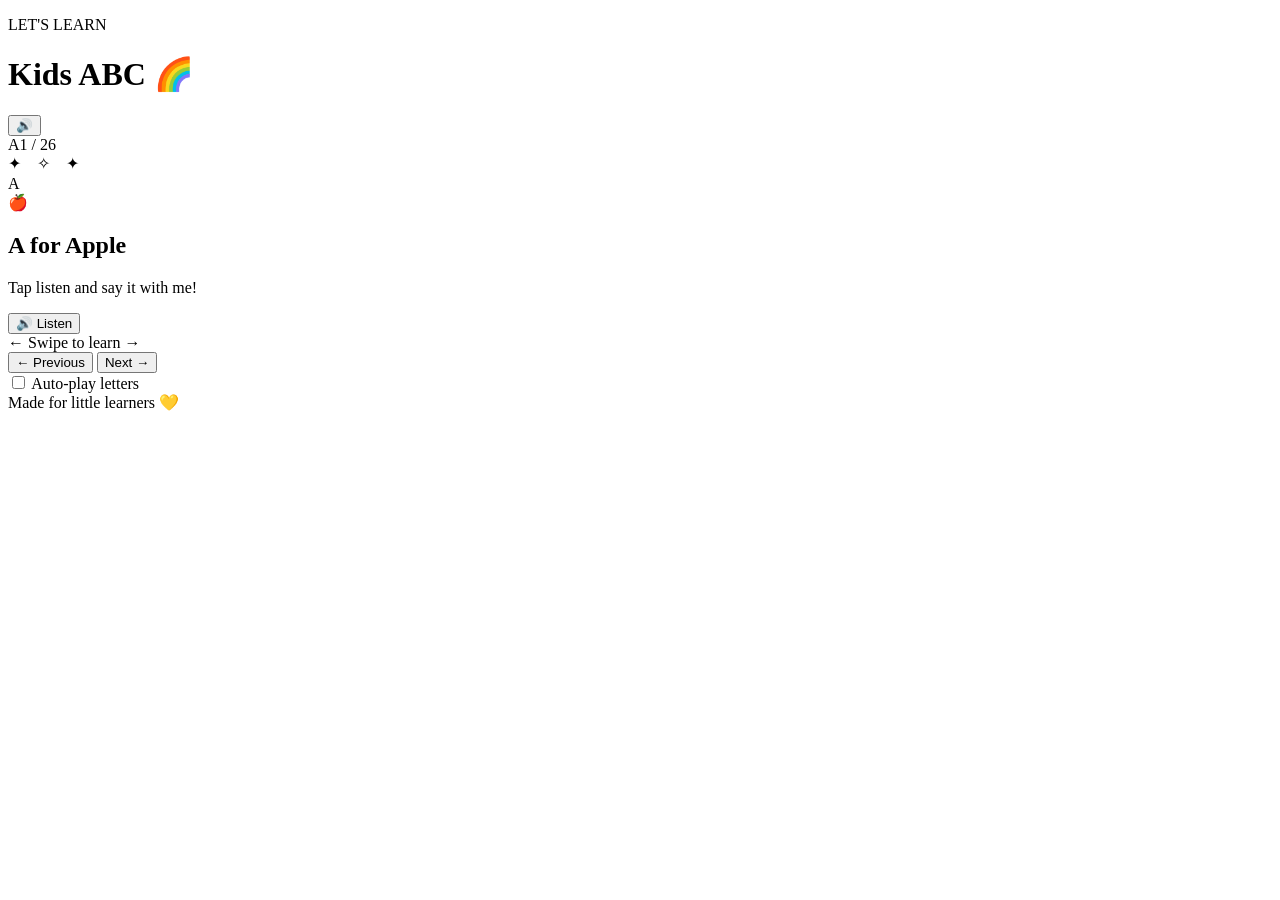
==== index.html @ 9f3b1635 "Create mobile-first Kids ABC learning app" ====
<!doctype html>
<html lang="en">
<head>
  <meta charset="utf-8">
  <meta name="viewport" content="width=device-width, initial-scale=1, viewport-fit=cover">
  <meta name="theme-color" content="#6c5ce7">
  <meta name="description" content="A fun, interactive A to Z alphabet learning app for kids.">
  <title>Kids ABC Learning</title>
  <link rel="stylesheet" href="styles.css">
</head>
<body>
  <main class="app" aria-label="Kids ABC Learning">
    <header class="topbar">
      <div>
        <p class="eyebrow">LET'S LEARN</p>
        <h1>Kids ABC 🌈</h1>
      </div>
      <button id="soundToggle" class="icon-button" type="button" aria-label="Turn sound off" aria-pressed="true">🔊</button>
    </header>

    <section class="progress-wrap" aria-label="Alphabet progress">
      <div class="progress-text"><span id="progressLetter">A</span><span id="progressCount">1 / 26</span></div>
      <div class="progress-track"><div id="progressBar" class="progress-bar"></div></div>
      <nav id="letterNav" class="letter-nav" aria-label="Choose a letter"></nav>
    </section>

    <section id="card" class="learning-card" tabindex="0" aria-live="polite">
      <div id="sparkles" class="sparkles" aria-hidden="true">✦　✧　✦</div>
      <div id="letter" class="big-letter">A</div>
      <div id="visual" class="visual" aria-hidden="true">🍎</div>
      <h2 id="phrase">A for Apple</h2>
      <p id="hint">Tap listen and say it with me!</p>
      <button id="listenButton" class="listen-button" type="button"><span>🔊</span> Listen</button>
    </section>

    <div class="swipe-hint" aria-hidden="true"><span>←</span> Swipe to learn <span>→</span></div>

    <div class="controls">
      <button id="prevButton" class="control-button" type="button" aria-label="Previous letter">← <span>Previous</span></button>
      <button id="nextButton" class="control-button next" type="button" aria-label="Next letter"><span>Next</span> →</button>
    </div>

    <label class="autoplay">
      <input id="autoPlay" type="checkbox">
      <span class="switch" aria-hidden="true"></span>
      <span>Auto-play letters</span>
    </label>

    <footer>Made for little learners 💛</footer>
  </main>
  <script src="script.js"></script>
</body>
</html>
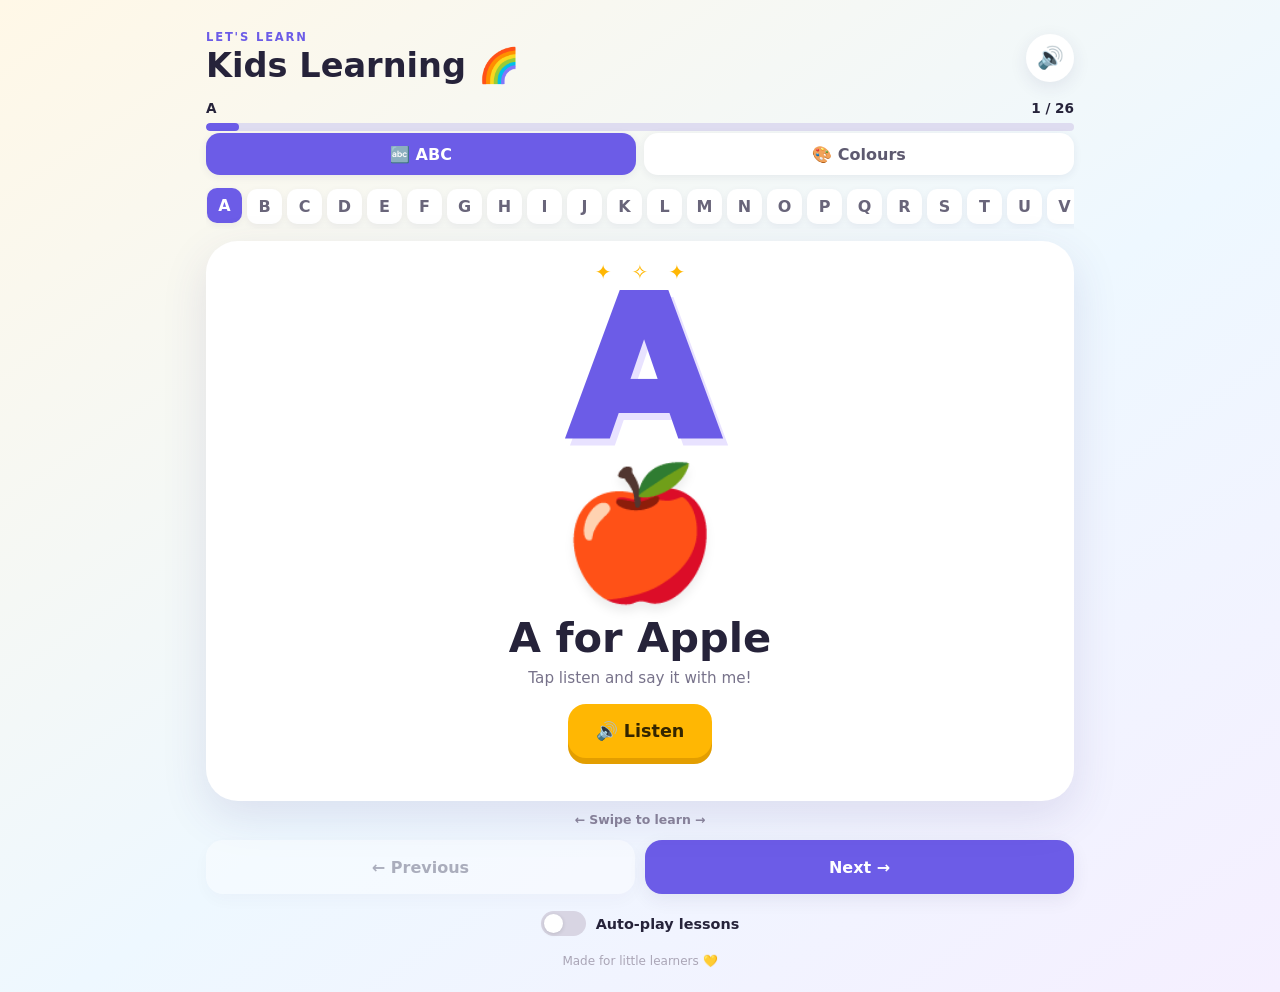
==== commit e4060a76: "Add poems learning section UI" ====
--- a/index.html
+++ b/index.html
@@ -4,24 +4,24 @@
   <meta charset="utf-8">
   <meta name="viewport" content="width=device-width, initial-scale=1, viewport-fit=cover">
   <meta name="theme-color" content="#6c5ce7">
-  <meta name="description" content="A fun, interactive A to Z alphabet learning app for kids.">
-  <title>Kids ABC Learning</title>
+  <meta name="description" content="A fun, interactive alphabet, colours and poems learning app for kids.">
+  <title>Kids Learning 🌈</title>
   <link rel="stylesheet" href="styles.css">
 </head>
 <body>
-  <main class="app" aria-label="Kids ABC Learning">
+  <main class="app" aria-label="Kids Learning">
     <header class="topbar">
       <div>
         <p class="eyebrow">LET'S LEARN</p>
-        <h1>Kids ABC 🌈</h1>
+        <h1>Kids Learning 🌈</h1>
       </div>
       <button id="soundToggle" class="icon-button" type="button" aria-label="Turn sound off" aria-pressed="true">🔊</button>
     </header>
 
-    <section class="progress-wrap" aria-label="Alphabet progress">
+    <section class="progress-wrap" aria-label="Learning progress">
       <div class="progress-text"><span id="progressLetter">A</span><span id="progressCount">1 / 26</span></div>
       <div class="progress-track"><div id="progressBar" class="progress-bar"></div></div>
-      <nav id="letterNav" class="letter-nav" aria-label="Choose a letter"></nav>
+      <nav id="letterNav" class="letter-nav" aria-label="Choose a lesson"></nav>
     </section>
 
     <section id="card" class="learning-card" tabindex="0" aria-live="polite">
@@ -30,20 +30,21 @@
       <div id="visual" class="visual" aria-hidden="true">🍎</div>
       <h2 id="phrase">A for Apple</h2>
       <p id="hint">Tap listen and say it with me!</p>
+      <div id="poemLines" class="poem-lines" aria-label="Poem lines"></div>
       <button id="listenButton" class="listen-button" type="button"><span>🔊</span> Listen</button>
     </section>
 
     <div class="swipe-hint" aria-hidden="true"><span>←</span> Swipe to learn <span>→</span></div>
 
     <div class="controls">
-      <button id="prevButton" class="control-button" type="button" aria-label="Previous letter">← <span>Previous</span></button>
-      <button id="nextButton" class="control-button next" type="button" aria-label="Next letter"><span>Next</span> →</button>
+      <button id="prevButton" class="control-button" type="button" aria-label="Previous lesson">← <span>Previous</span></button>
+      <button id="nextButton" class="control-button next" type="button" aria-label="Next lesson"><span>Next</span> →</button>
     </div>
 
     <label class="autoplay">
       <input id="autoPlay" type="checkbox">
       <span class="switch" aria-hidden="true"></span>
-      <span>Auto-play letters</span>
+      <span id="autoPlayLabel">Auto-play lessons</span>
     </label>
 
     <footer>Made for little learners 💛</footer>
--- a/styles.css
+++ b/styles.css
@@ -0,0 +1 @@
+*{box-sizing:border-box}html,body{margin:0;min-height:100%;font-family:system-ui,-apple-system,BlinkMacSystemFont,"Segoe UI",sans-serif;background:linear-gradient(145deg,#fff8e7,#eef8ff 55%,#f5efff);color:#26233a}body{min-height:100dvh}.app{width:min(100%,900px);margin:auto;padding:18px 16px 24px;display:flex;flex-direction:column;min-height:100dvh}.topbar{display:flex;align-items:center;justify-content:space-between;gap:12px}.eyebrow{font-size:.72rem;font-weight:800;letter-spacing:.16em;margin:0;color:#6c5ce7}.topbar h1{margin:2px 0 0;font-size:clamp(1.5rem,6vw,2.1rem)}.icon-button{border:0;border-radius:50%;width:48px;height:48px;background:#fff;box-shadow:0 5px 18px #30265c18;font-size:1.35rem;cursor:pointer}.progress-wrap{margin:15px 0 12px}.progress-text{display:flex;justify-content:space-between;font-weight:800;font-size:.85rem;margin-bottom:7px}.progress-track{height:8px;border-radius:99px;background:#dedcf0;overflow:hidden}.progress-bar{height:100%;width:10%;border-radius:99px;background:#6c5ce7;transition:width .3s ease}.mode-bar{display:flex;gap:8px;margin:2px 0 6px}.mode-button{flex:1;border:0;border-radius:14px;background:#fff;color:#5e5a70;min-height:42px;font-weight:850;box-shadow:0 2px 8px #30265c12;cursor:pointer}.mode-button.active{background:#6c5ce7;color:#fff}.letter-nav{display:flex;gap:5px;overflow-x:auto;padding:8px 1px 5px;scrollbar-width:none}.letter-nav::-webkit-scrollbar{display:none}.letter-dot{flex:0 0 32px;height:32px;border:0;border-radius:10px;background:#fff;color:#69657a;font-weight:800;cursor:pointer;box-shadow:0 2px 7px #30265c10}.letter-dot.active{background:#6c5ce7;color:#fff;transform:translateY(-1px)}.learning-card{position:relative;overflow:hidden;background:#fff;border-radius:32px;padding:28px 18px 28px;text-align:center;box-shadow:0 15px 45px #45377d20;min-height:500px;display:flex;flex-direction:column;align-items:center;justify-content:center;touch-action:pan-y;user-select:none;outline:none}.learning-card:focus-visible{box-shadow:0 0 0 4px #6c5ce755,0 15px 45px #45377d20}.sparkles{position:absolute;top:18px;left:0;right:0;font-size:1.25rem;color:#ffb703}.big-letter{font-size:clamp(7rem,30vw,12rem);line-height:.82;font-weight:950;color:#6c5ce7;text-shadow:5px 7px 0 #e8e2ff;margin:10px 0}.visual{font-size:clamp(5rem,23vw,8rem);line-height:1;margin:8px 0 16px;filter:drop-shadow(0 7px 5px #00000012)}.learning-card h2{font-size:clamp(1.65rem,7vw,2.6rem);margin:0;font-weight:900}.learning-card p{margin:7px 0 17px;color:#77728a;font-size:.95rem}.listen-button{border:0;border-radius:18px;background:#ffb703;color:#332500;font-weight:900;font-size:1.1rem;padding:14px 28px;min-height:54px;box-shadow:0 6px 0 #e39e00;cursor:pointer}.listen-button:active,.control-button:active{transform:translateY(3px);box-shadow:none}.swipe-hint{text-align:center;color:#89849a;font-size:.78rem;font-weight:700;padding:11px}.controls{display:flex;gap:10px;margin-top:2px}.control-button{flex:1;border:0;border-radius:17px;background:#fff;min-height:54px;font-size:1rem;font-weight:850;color:#45415a;box-shadow:0 6px 18px #30265c13;cursor:pointer}.control-button.next{background:#6c5ce7;color:#fff}.control-button:disabled{opacity:.4;cursor:not-allowed}.autoplay{display:flex;align-items:center;justify-content:center;gap:10px;margin:17px auto 0;font-weight:750;font-size:.9rem;cursor:pointer}.autoplay input{position:absolute;opacity:0}.switch{width:45px;height:25px;background:#d8d5e3;border-radius:99px;position:relative;transition:.2s}.switch:after{content:"";position:absolute;width:19px;height:19px;top:3px;left:3px;background:#fff;border-radius:50%;transition:.2s;box-shadow:0 1px 4px #0002}.autoplay input:checked+.switch{background:#6c5ce7}.autoplay input:checked+.switch:after{transform:translateX(20px)}footer{text-align:center;color:#aaa5b6;font-size:.75rem;margin-top:auto;padding-top:18px}@media(min-width:700px){.app{padding-top:30px}.learning-card{min-height:560px}.letter-dot{flex-basis:35px;height:35px}}@media(prefers-reduced-motion:no-preference){.learning-card.enter-left{animation:enterLeft .28s ease}.learning-card.enter-right{animation:enterRight .28s ease}}@keyframes enterLeft{from{opacity:.3;transform:translateX(-28px)}to{opacity:1;transform:none}}@keyframes enterRight{from{opacity:.3;transform:translateX(28px)}to{opacity:1;transform:none}}button{font:inherit}button:focus-visible{outline:3px solid #ffb703;outline-offset:3px}
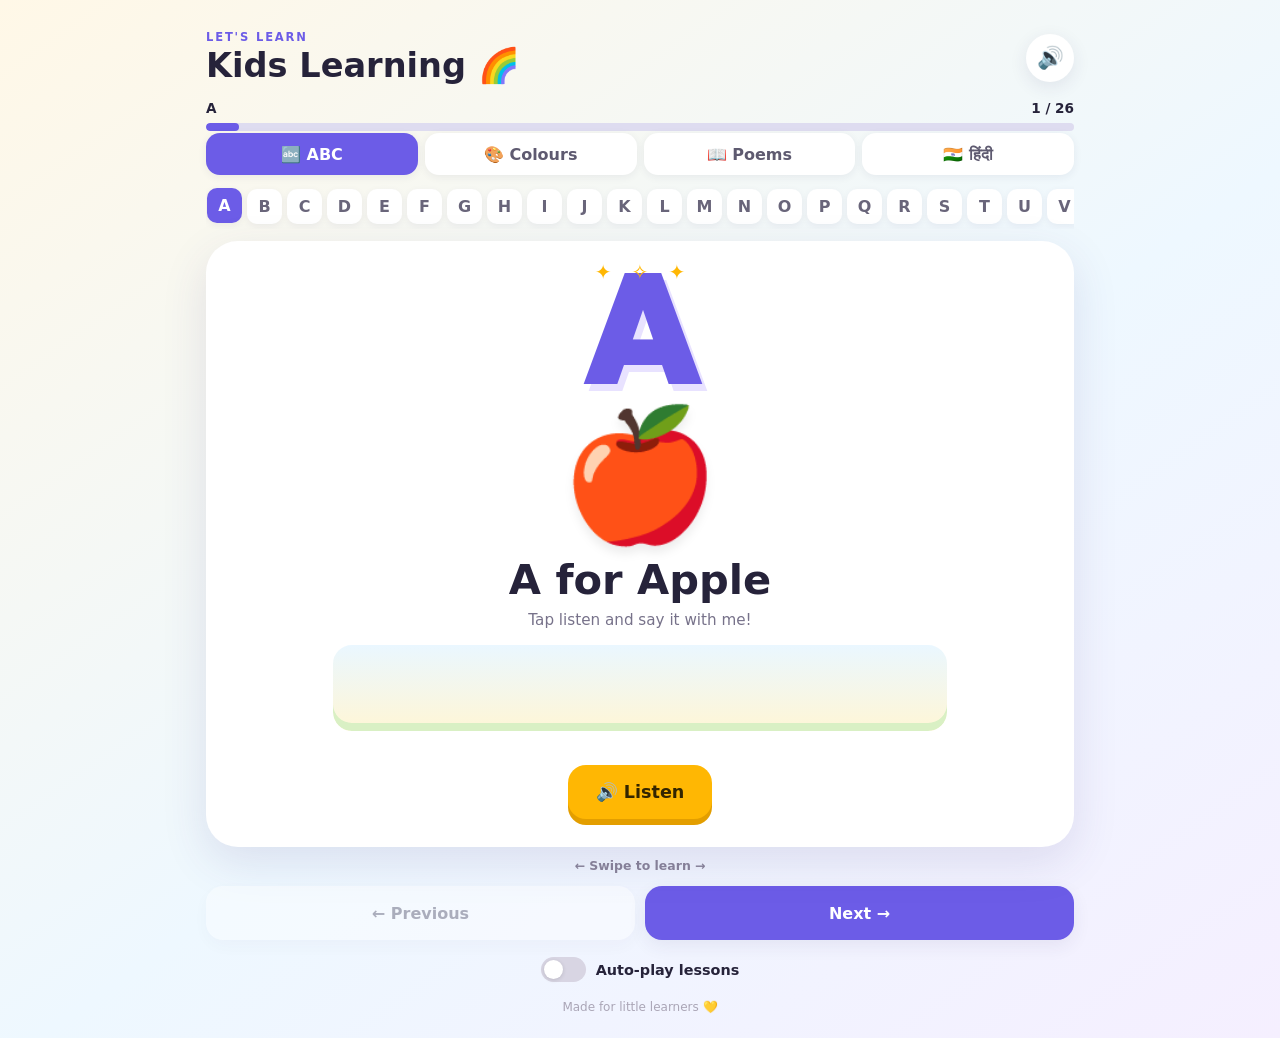
==== commit b4330238: "Add Hindi learning section UI" ====
--- a/index.html
+++ b/index.html
@@ -4,49 +4,37 @@
   <meta charset="utf-8">
   <meta name="viewport" content="width=device-width, initial-scale=1, viewport-fit=cover">
   <meta name="theme-color" content="#6c5ce7">
-  <meta name="description" content="A fun, interactive alphabet, colours and poems learning app for kids.">
+  <meta name="description" content="A fun, interactive alphabet, Hindi alphabet, colours and poems learning app for kids.">
   <title>Kids Learning 🌈</title>
   <link rel="stylesheet" href="styles.css">
 </head>
 <body>
   <main class="app" aria-label="Kids Learning">
     <header class="topbar">
-      <div>
-        <p class="eyebrow">LET'S LEARN</p>
-        <h1>Kids Learning 🌈</h1>
-      </div>
+      <div><p class="eyebrow">LET'S LEARN</p><h1>Kids Learning 🌈</h1></div>
       <button id="soundToggle" class="icon-button" type="button" aria-label="Turn sound off" aria-pressed="true">🔊</button>
     </header>
-
     <section class="progress-wrap" aria-label="Learning progress">
       <div class="progress-text"><span id="progressLetter">A</span><span id="progressCount">1 / 26</span></div>
       <div class="progress-track"><div id="progressBar" class="progress-bar"></div></div>
       <nav id="letterNav" class="letter-nav" aria-label="Choose a lesson"></nav>
     </section>
-
     <section id="card" class="learning-card" tabindex="0" aria-live="polite">
       <div id="sparkles" class="sparkles" aria-hidden="true">✦　✧　✦</div>
       <div id="letter" class="big-letter">A</div>
       <div id="visual" class="visual" aria-hidden="true">🍎</div>
       <h2 id="phrase">A for Apple</h2>
       <p id="hint">Tap listen and say it with me!</p>
-      <div id="poemLines" class="poem-lines" aria-label="Poem lines"></div>
+      <div id="poemScene" class="poem-scene" hidden aria-hidden="true"></div>
+      <div id="poemLines" class="poem-lines" hidden aria-label="Poem lines"></div>
       <button id="listenButton" class="listen-button" type="button"><span>🔊</span> Listen</button>
     </section>
-
     <div class="swipe-hint" aria-hidden="true"><span>←</span> Swipe to learn <span>→</span></div>
-
     <div class="controls">
       <button id="prevButton" class="control-button" type="button" aria-label="Previous lesson">← <span>Previous</span></button>
       <button id="nextButton" class="control-button next" type="button" aria-label="Next lesson"><span>Next</span> →</button>
     </div>
-
-    <label class="autoplay">
-      <input id="autoPlay" type="checkbox">
-      <span class="switch" aria-hidden="true"></span>
-      <span id="autoPlayLabel">Auto-play lessons</span>
-    </label>
-
+    <label class="autoplay"><input id="autoPlay" type="checkbox"><span class="switch" aria-hidden="true"></span><span id="autoPlayLabel">Auto-play lessons</span></label>
     <footer>Made for little learners 💛</footer>
   </main>
   <script src="script.js"></script>
--- a/styles.css
+++ b/styles.css
@@ -1 +1 @@
-*{box-sizing:border-box}html,body{margin:0;min-height:100%;font-family:system-ui,-apple-system,BlinkMacSystemFont,"Segoe UI",sans-serif;background:linear-gradient(145deg,#fff8e7,#eef8ff 55%,#f5efff);color:#26233a}body{min-height:100dvh}.app{width:min(100%,900px);margin:auto;padding:18px 16px 24px;display:flex;flex-direction:column;min-height:100dvh}.topbar{display:flex;align-items:center;justify-content:space-between;gap:12px}.eyebrow{font-size:.72rem;font-weight:800;letter-spacing:.16em;margin:0;color:#6c5ce7}.topbar h1{margin:2px 0 0;font-size:clamp(1.5rem,6vw,2.1rem)}.icon-button{border:0;border-radius:50%;width:48px;height:48px;background:#fff;box-shadow:0 5px 18px #30265c18;font-size:1.35rem;cursor:pointer}.progress-wrap{margin:15px 0 12px}.progress-text{display:flex;justify-content:space-between;font-weight:800;font-size:.85rem;margin-bottom:7px}.progress-track{height:8px;border-radius:99px;background:#dedcf0;overflow:hidden}.progress-bar{height:100%;width:10%;border-radius:99px;background:#6c5ce7;transition:width .3s ease}.mode-bar{display:flex;gap:8px;margin:2px 0 6px}.mode-button{flex:1;border:0;border-radius:14px;background:#fff;color:#5e5a70;min-height:42px;font-weight:850;box-shadow:0 2px 8px #30265c12;cursor:pointer}.mode-button.active{background:#6c5ce7;color:#fff}.letter-nav{display:flex;gap:5px;overflow-x:auto;padding:8px 1px 5px;scrollbar-width:none}.letter-nav::-webkit-scrollbar{display:none}.letter-dot{flex:0 0 32px;height:32px;border:0;border-radius:10px;background:#fff;color:#69657a;font-weight:800;cursor:pointer;box-shadow:0 2px 7px #30265c10}.letter-dot.active{background:#6c5ce7;color:#fff;transform:translateY(-1px)}.learning-card{position:relative;overflow:hidden;background:#fff;border-radius:32px;padding:28px 18px 28px;text-align:center;box-shadow:0 15px 45px #45377d20;min-height:500px;display:flex;flex-direction:column;align-items:center;justify-content:center;touch-action:pan-y;user-select:none;outline:none}.learning-card:focus-visible{box-shadow:0 0 0 4px #6c5ce755,0 15px 45px #45377d20}.sparkles{position:absolute;top:18px;left:0;right:0;font-size:1.25rem;color:#ffb703}.big-letter{font-size:clamp(7rem,30vw,12rem);line-height:.82;font-weight:950;color:#6c5ce7;text-shadow:5px 7px 0 #e8e2ff;margin:10px 0}.visual{font-size:clamp(5rem,23vw,8rem);line-height:1;margin:8px 0 16px;filter:drop-shadow(0 7px 5px #00000012)}.learning-card h2{font-size:clamp(1.65rem,7vw,2.6rem);margin:0;font-weight:900}.learning-card p{margin:7px 0 17px;color:#77728a;font-size:.95rem}.listen-button{border:0;border-radius:18px;background:#ffb703;color:#332500;font-weight:900;font-size:1.1rem;padding:14px 28px;min-height:54px;box-shadow:0 6px 0 #e39e00;cursor:pointer}.listen-button:active,.control-button:active{transform:translateY(3px);box-shadow:none}.swipe-hint{text-align:center;color:#89849a;font-size:.78rem;font-weight:700;padding:11px}.controls{display:flex;gap:10px;margin-top:2px}.control-button{flex:1;border:0;border-radius:17px;background:#fff;min-height:54px;font-size:1rem;font-weight:850;color:#45415a;box-shadow:0 6px 18px #30265c13;cursor:pointer}.control-button.next{background:#6c5ce7;color:#fff}.control-button:disabled{opacity:.4;cursor:not-allowed}.autoplay{display:flex;align-items:center;justify-content:center;gap:10px;margin:17px auto 0;font-weight:750;font-size:.9rem;cursor:pointer}.autoplay input{position:absolute;opacity:0}.switch{width:45px;height:25px;background:#d8d5e3;border-radius:99px;position:relative;transition:.2s}.switch:after{content:"";position:absolute;width:19px;height:19px;top:3px;left:3px;background:#fff;border-radius:50%;transition:.2s;box-shadow:0 1px 4px #0002}.autoplay input:checked+.switch{background:#6c5ce7}.autoplay input:checked+.switch:after{transform:translateX(20px)}footer{text-align:center;color:#aaa5b6;font-size:.75rem;margin-top:auto;padding-top:18px}@media(min-width:700px){.app{padding-top:30px}.learning-card{min-height:560px}.letter-dot{flex-basis:35px;height:35px}}@media(prefers-reduced-motion:no-preference){.learning-card.enter-left{animation:enterLeft .28s ease}.learning-card.enter-right{animation:enterRight .28s ease}}@keyframes enterLeft{from{opacity:.3;transform:translateX(-28px)}to{opacity:1;transform:none}}@keyframes enterRight{from{opacity:.3;transform:translateX(28px)}to{opacity:1;transform:none}}button{font:inherit}button:focus-visible{outline:3px solid #ffb703;outline-offset:3px}+*{box-sizing:border-box}html,body{margin:0;min-height:100%;font-family:system-ui,-apple-system,BlinkMacSystemFont,"Segoe UI",sans-serif;background:linear-gradient(145deg,#fff8e7,#eef8ff 55%,#f5efff);color:#26233a}body{min-height:100dvh}.app{width:min(100%,900px);margin:auto;padding:18px 16px 24px;display:flex;flex-direction:column;min-height:100dvh}.topbar{display:flex;align-items:center;justify-content:space-between;gap:12px}.eyebrow{font-size:.72rem;font-weight:800;letter-spacing:.16em;margin:0;color:#6c5ce7}.topbar h1{margin:2px 0 0;font-size:clamp(1.5rem,6vw,2.1rem)}.icon-button{border:0;border-radius:50%;width:48px;height:48px;background:#fff;box-shadow:0 5px 18px #30265c18;font-size:1.35rem;cursor:pointer}.progress-wrap{margin:15px 0 12px}.progress-text{display:flex;justify-content:space-between;font-weight:800;font-size:.85rem;margin-bottom:7px}.progress-track{height:8px;border-radius:99px;background:#dedcf0;overflow:hidden}.progress-bar{height:100%;width:10%;border-radius:99px;background:#6c5ce7;transition:width .3s ease}.mode-bar{display:flex;gap:7px;margin:2px 0 6px}.mode-button{flex:1;border:0;border-radius:14px;background:#fff;color:#5e5a70;min-height:42px;padding:5px 8px;font-weight:850;box-shadow:0 2px 8px #30265c12;cursor:pointer}.mode-button.active{background:#6c5ce7;color:#fff}.letter-nav{display:flex;gap:5px;overflow-x:auto;padding:8px 1px 5px;scrollbar-width:none}.letter-nav::-webkit-scrollbar{display:none}.letter-dot{flex:0 0 32px;height:32px;border:0;border-radius:10px;background:#fff;color:#69657a;font-weight:800;cursor:pointer;box-shadow:0 2px 7px #30265c10}.letter-dot.active{background:#6c5ce7;color:#fff;transform:translateY(-1px)}.learning-card{position:relative;overflow:hidden;background:#fff;border-radius:32px;padding:24px 18px 28px;text-align:center;box-shadow:0 15px 45px #45377d20;min-height:500px;display:flex;flex-direction:column;align-items:center;justify-content:center;touch-action:pan-y;user-select:none;outline:none}.learning-card:focus-visible{box-shadow:0 0 0 4px #6c5ce755,0 15px 45px #45377d20}.sparkles{position:absolute;top:18px;left:0;right:0;font-size:1.25rem;color:#ffb703}.big-letter{font-size:clamp(5rem,22vw,9rem);line-height:.82;font-weight:950;color:#6c5ce7;text-shadow:5px 7px 0 #e8e2ff;margin:10px 0}.visual{font-size:clamp(5rem,23vw,8rem);line-height:1;margin:8px 0 16px;filter:drop-shadow(0 7px 5px #00000012)}.learning-card h2{font-size:clamp(1.65rem,7vw,2.6rem);margin:0;font-weight:900}.learning-card p{margin:7px 0 17px;color:#77728a;font-size:.95rem}.poem-scene{width:min(100%,620px);height:92px;margin:-4px 0 12px;border-radius:22px;background:linear-gradient(180deg,#eaf7ff,#fff6d6);display:flex;align-items:center;justify-content:space-around;overflow:hidden;border:3px solid #fff;box-shadow:inset 0 -8px 0 #d9f0c4}.poem-scene span{font-size:clamp(2rem,9vw,4rem);display:inline-block;animation:sceneFloat 1.8s ease-in-out infinite;animation-delay:calc(var(--i)*.16s);transform-origin:center}.poem-lines{width:min(100%,650px);margin:2px 0 17px;display:grid;gap:7px}.poem-line{padding:7px 9px;border-radius:13px;background:#fff8d9;font-size:clamp(.95rem,4vw,1.15rem);font-weight:750;line-height:1.3;animation:poemLine .45s ease both}.listen-button{border:0;border-radius:18px;background:#ffb703;color:#332500;font-weight:900;font-size:1.1rem;padding:14px 28px;min-height:54px;box-shadow:0 6px 0 #e39e00;cursor:pointer}.listen-button:active,.control-button:active{transform:translateY(3px);box-shadow:none}.swipe-hint{text-align:center;color:#89849a;font-size:.78rem;font-weight:700;padding:11px}.controls{display:flex;gap:10px;margin-top:2px}.control-button{flex:1;border:0;border-radius:17px;background:#fff;min-height:54px;font-size:1rem;font-weight:850;color:#45415a;box-shadow:0 6px 18px #30265c13;cursor:pointer}.control-button.next{background:#6c5ce7;color:#fff}.control-button:disabled{opacity:.4;cursor:not-allowed}.autoplay{display:flex;align-items:center;justify-content:center;gap:10px;margin:17px auto 0;font-weight:750;font-size:.9rem;cursor:pointer}.autoplay input{position:absolute;opacity:0}.switch{width:45px;height:25px;background:#d8d5e3;border-radius:99px;position:relative;transition:.2s}.switch:after{content:"";position:absolute;width:19px;height:19px;top:3px;left:3px;background:#fff;border-radius:50%;transition:.2s;box-shadow:0 1px 4px #0002}.autoplay input:checked+.switch{background:#6c5ce7}.autoplay input:checked+.switch:after{transform:translateX(20px)}footer{text-align:center;color:#aaa5b6;font-size:.75rem;margin-top:auto;padding-top:18px}@media(min-width:700px){.app{padding-top:30px}.learning-card{min-height:560px}.letter-dot{flex-basis:35px;height:35px}}@media(max-width:430px){.mode-button{font-size:.78rem}.poem-line{padding:6px 7px}.learning-card{min-height:510px}.poem-scene{height:78px}}@media(prefers-reduced-motion:no-preference){.learning-card.enter-left{animation:enterLeft .28s ease}.learning-card.enter-right{animation:enterRight .28s ease}.poem-line{animation:poemLine .45s ease both}}@keyframes enterLeft{from{opacity:.3;transform:translateX(-28px)}to{opacity:1;transform:none}}@keyframes enterRight{from{opacity:.3;transform:translateX(28px)}to{opacity:1;transform:none}}@keyframes poemLine{from{opacity:0;transform:translateY(8px)}to{opacity:1;transform:none}}@keyframes sceneFloat{0%,100%{transform:translateY(3px) rotate(-2deg) scale(1)}50%{transform:translateY(-8px) rotate(3deg) scale(1.08)}}button{font:inherit}button:focus-visible{outline:3px solid #ffb703;outline-offset:3px}
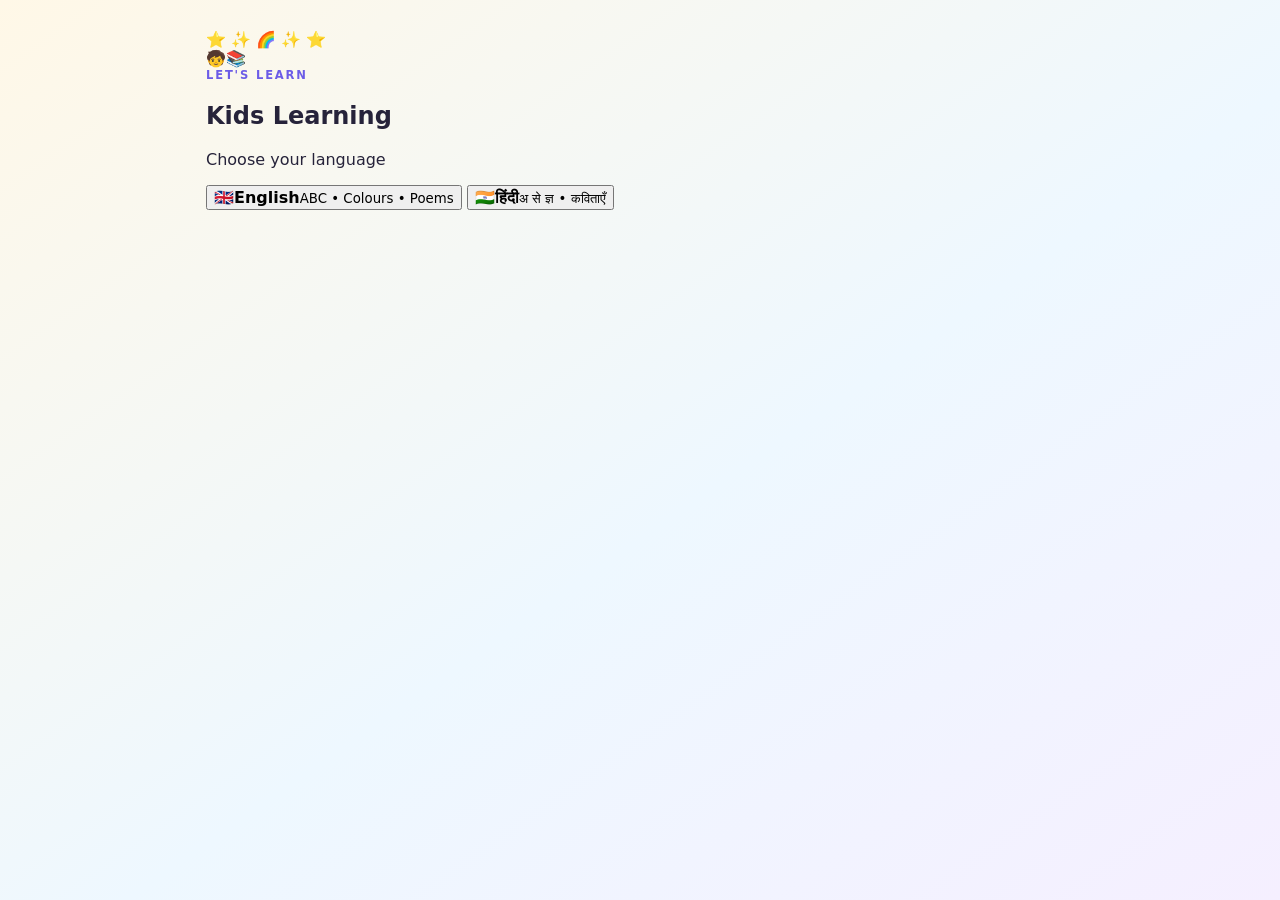
==== commit 03ee6185: "Add language selection home for English and Hindi" ====
--- a/index.html
+++ b/index.html
@@ -4,38 +4,49 @@
   <meta charset="utf-8">
   <meta name="viewport" content="width=device-width, initial-scale=1, viewport-fit=cover">
   <meta name="theme-color" content="#6c5ce7">
-  <meta name="description" content="A fun, interactive alphabet, Hindi alphabet, colours and poems learning app for kids.">
+  <meta name="description" content="Fun English and Hindi learning cards, colours and poems for kids.">
   <title>Kids Learning 🌈</title>
   <link rel="stylesheet" href="styles.css">
 </head>
 <body>
   <main class="app" aria-label="Kids Learning">
-    <header class="topbar">
-      <div><p class="eyebrow">LET'S LEARN</p><h1>Kids Learning 🌈</h1></div>
-      <button id="soundToggle" class="icon-button" type="button" aria-label="Turn sound off" aria-pressed="true">🔊</button>
-    </header>
-    <section class="progress-wrap" aria-label="Learning progress">
-      <div class="progress-text"><span id="progressLetter">A</span><span id="progressCount">1 / 26</span></div>
-      <div class="progress-track"><div id="progressBar" class="progress-bar"></div></div>
-      <nav id="letterNav" class="letter-nav" aria-label="Choose a lesson"></nav>
+    <section id="languageHome" class="language-home">
+      <div class="home-stars" aria-hidden="true">⭐ ✨ 🌈 ✨ ⭐</div>
+      <div class="home-icon">🧒📚</div>
+      <p class="eyebrow">LET'S LEARN</p>
+      <h1>Kids Learning</h1>
+      <p class="home-subtitle">Choose your language</p>
+      <div class="language-buttons">
+        <button id="englishButton" class="language-button english" type="button"><span>🇬🇧</span><strong>English</strong><small>ABC • Colours • Poems</small></button>
+        <button id="hindiButton" class="language-button hindi" type="button"><span>🇮🇳</span><strong>हिंदी</strong><small>अ से ज्ञ • कविताएँ</small></button>
+      </div>
     </section>
-    <section id="card" class="learning-card" tabindex="0" aria-live="polite">
-      <div id="sparkles" class="sparkles" aria-hidden="true">✦　✧　✦</div>
-      <div id="letter" class="big-letter">A</div>
-      <div id="visual" class="visual" aria-hidden="true">🍎</div>
-      <h2 id="phrase">A for Apple</h2>
-      <p id="hint">Tap listen and say it with me!</p>
-      <div id="poemScene" class="poem-scene" hidden aria-hidden="true"></div>
-      <div id="poemLines" class="poem-lines" hidden aria-label="Poem lines"></div>
-      <button id="listenButton" class="listen-button" type="button"><span>🔊</span> Listen</button>
+
+    <section id="learningHome" hidden>
+      <header class="topbar">
+        <div><p class="eyebrow">LET'S LEARN</p><h1 id="pageTitle">Kids Learning 🌈</h1></div>
+        <div class="top-actions"><button id="homeButton" class="home-button" type="button" aria-label="Back to language selection">⌂</button><button id="soundToggle" class="icon-button" type="button" aria-label="Turn sound off" aria-pressed="true">🔊</button></div>
+      </header>
+      <section class="progress-wrap" aria-label="Learning progress">
+        <div class="progress-text"><span id="progressLetter">A</span><span id="progressCount">1 / 26</span></div>
+        <div class="progress-track"><div id="progressBar" class="progress-bar"></div></div>
+        <nav id="letterNav" class="letter-nav" aria-label="Choose a lesson"></nav>
+      </section>
+      <section id="card" class="learning-card" tabindex="0" aria-live="polite">
+        <div id="sparkles" class="sparkles" aria-hidden="true">✦　✧　✦</div>
+        <div id="letter" class="big-letter">A</div>
+        <div id="visual" class="visual" aria-hidden="true">🍎</div>
+        <h2 id="phrase">A for Apple</h2>
+        <p id="hint">Tap listen and say it with me!</p>
+        <div id="poemScene" class="poem-scene" hidden aria-hidden="true"></div>
+        <div id="poemLines" class="poem-lines" hidden aria-label="Poem lines"></div>
+        <button id="listenButton" class="listen-button" type="button"><span>🔊</span> Listen</button>
+      </section>
+      <div class="swipe-hint" aria-hidden="true"><span>←</span> Swipe to learn <span>→</span></div>
+      <div class="controls"><button id="prevButton" class="control-button" type="button" aria-label="Previous lesson">← <span>Previous</span></button><button id="nextButton" class="control-button next" type="button" aria-label="Next lesson"><span>Next</span> →</button></div>
+      <label class="autoplay"><input id="autoPlay" type="checkbox"><span class="switch" aria-hidden="true"></span><span id="autoPlayLabel">Auto-play lessons</span></label>
+      <footer>Made for little learners 💛</footer>
     </section>
-    <div class="swipe-hint" aria-hidden="true"><span>←</span> Swipe to learn <span>→</span></div>
-    <div class="controls">
-      <button id="prevButton" class="control-button" type="button" aria-label="Previous lesson">← <span>Previous</span></button>
-      <button id="nextButton" class="control-button next" type="button" aria-label="Next lesson"><span>Next</span> →</button>
-    </div>
-    <label class="autoplay"><input id="autoPlay" type="checkbox"><span class="switch" aria-hidden="true"></span><span id="autoPlayLabel">Auto-play lessons</span></label>
-    <footer>Made for little learners 💛</footer>
   </main>
   <script src="script.js"></script>
 </body>
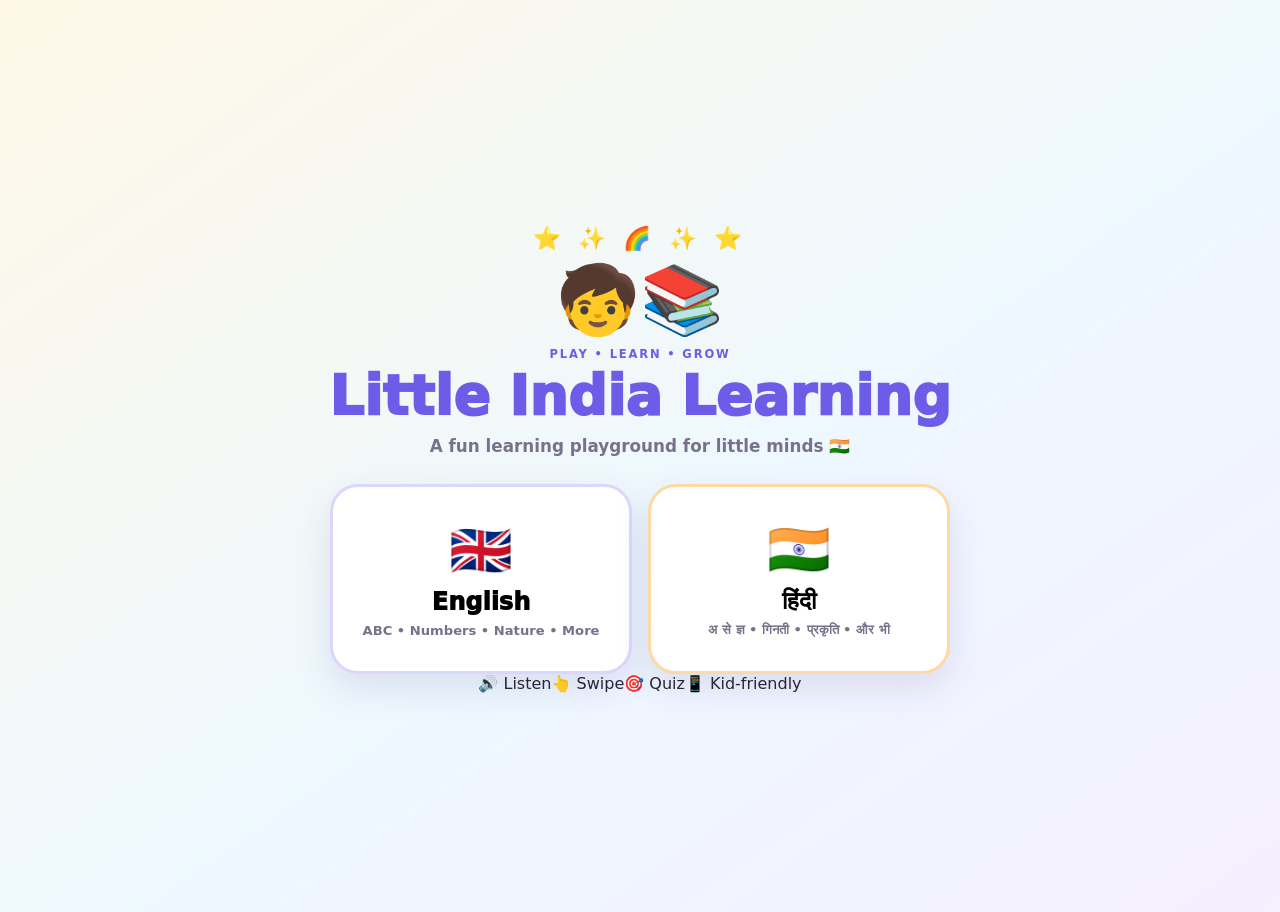
==== commit 4a1032a5: "Redesign kids learning home and add Indian learning sections" ====
--- a/index.html
+++ b/index.html
@@ -1,53 +1,6 @@
 <!doctype html>
 <html lang="en">
-<head>
-  <meta charset="utf-8">
-  <meta name="viewport" content="width=device-width, initial-scale=1, viewport-fit=cover">
-  <meta name="theme-color" content="#6c5ce7">
-  <meta name="description" content="Fun English and Hindi learning cards, colours and poems for kids.">
-  <title>Kids Learning 🌈</title>
-  <link rel="stylesheet" href="styles.css">
-</head>
-<body>
-  <main class="app" aria-label="Kids Learning">
-    <section id="languageHome" class="language-home">
-      <div class="home-stars" aria-hidden="true">⭐ ✨ 🌈 ✨ ⭐</div>
-      <div class="home-icon">🧒📚</div>
-      <p class="eyebrow">LET'S LEARN</p>
-      <h1>Kids Learning</h1>
-      <p class="home-subtitle">Choose your language</p>
-      <div class="language-buttons">
-        <button id="englishButton" class="language-button english" type="button"><span>🇬🇧</span><strong>English</strong><small>ABC • Colours • Poems</small></button>
-        <button id="hindiButton" class="language-button hindi" type="button"><span>🇮🇳</span><strong>हिंदी</strong><small>अ से ज्ञ • कविताएँ</small></button>
-      </div>
-    </section>
-
-    <section id="learningHome" hidden>
-      <header class="topbar">
-        <div><p class="eyebrow">LET'S LEARN</p><h1 id="pageTitle">Kids Learning 🌈</h1></div>
-        <div class="top-actions"><button id="homeButton" class="home-button" type="button" aria-label="Back to language selection">⌂</button><button id="soundToggle" class="icon-button" type="button" aria-label="Turn sound off" aria-pressed="true">🔊</button></div>
-      </header>
-      <section class="progress-wrap" aria-label="Learning progress">
-        <div class="progress-text"><span id="progressLetter">A</span><span id="progressCount">1 / 26</span></div>
-        <div class="progress-track"><div id="progressBar" class="progress-bar"></div></div>
-        <nav id="letterNav" class="letter-nav" aria-label="Choose a lesson"></nav>
-      </section>
-      <section id="card" class="learning-card" tabindex="0" aria-live="polite">
-        <div id="sparkles" class="sparkles" aria-hidden="true">✦　✧　✦</div>
-        <div id="letter" class="big-letter">A</div>
-        <div id="visual" class="visual" aria-hidden="true">🍎</div>
-        <h2 id="phrase">A for Apple</h2>
-        <p id="hint">Tap listen and say it with me!</p>
-        <div id="poemScene" class="poem-scene" hidden aria-hidden="true"></div>
-        <div id="poemLines" class="poem-lines" hidden aria-label="Poem lines"></div>
-        <button id="listenButton" class="listen-button" type="button"><span>🔊</span> Listen</button>
-      </section>
-      <div class="swipe-hint" aria-hidden="true"><span>←</span> Swipe to learn <span>→</span></div>
-      <div class="controls"><button id="prevButton" class="control-button" type="button" aria-label="Previous lesson">← <span>Previous</span></button><button id="nextButton" class="control-button next" type="button" aria-label="Next lesson"><span>Next</span> →</button></div>
-      <label class="autoplay"><input id="autoPlay" type="checkbox"><span class="switch" aria-hidden="true"></span><span id="autoPlayLabel">Auto-play lessons</span></label>
-      <footer>Made for little learners 💛</footer>
-    </section>
-  </main>
-  <script src="script.js"></script>
-</body>
-</html>
+<head><meta charset="utf-8"><meta name="viewport" content="width=device-width,initial-scale=1,viewport-fit=cover"><meta name="theme-color" content="#6c5ce7"><meta name="description" content="Little India Learning: a fun English and Hindi learning playground for kids."><title>Little India Learning 🌈</title><link rel="stylesheet" href="styles.css"></head>
+<body><main class="app">
+<section id="languageHome" class="language-home"><div class="home-stars">⭐ ✨ 🌈 ✨ ⭐</div><div class="home-icon">🧒📚</div><p class="eyebrow">PLAY • LEARN • GROW</p><h1>Little India Learning</h1><p class="home-subtitle">A fun learning playground for little minds 🇮🇳</p><div class="language-buttons"><button id="englishButton" class="language-button english"><span>🇬🇧</span><strong>English</strong><small>ABC • Numbers • Nature • More</small></button><button id="hindiButton" class="language-button hindi"><span>🇮🇳</span><strong>हिंदी</strong><small>अ से ज्ञ • गिनती • प्रकृति • और भी</small></button></div><div class="home-features"><span>🔊 Listen</span><span>👆 Swipe</span><span>🎯 Quiz</span><span>📱 Kid-friendly</span></div></section>
+<section id="learningHome" hidden><header class="topbar"><div><p class="eyebrow">PLAY • LEARN • GROW</p><h1 id="pageTitle">English Learning 🇬🇧</h1></div><div class="top-actions"><button id="homeButton" class="home-button" aria-label="Back to language selection">⌂</button><button id="soundToggle" class="icon-button" aria-label="Turn sound off" aria-pressed="true">🔊</button></div></header><div id="categoryBar" class="category-bar" aria-label="Learning sections"></div><section class="progress-wrap"><div class="progress-text"><span id="progressLetter">A</span><span id="progressCount">1 / 26</span></div><div class="progress-track"><div id="progressBar" class="progress-bar"></div></div><nav id="letterNav" class="letter-nav" aria-label="Choose a lesson"></nav></section><section id="card" class="learning-card" tabindex="0" aria-live="polite"><div id="sparkles" class="sparkles">✦　✧　✦</div><div id="letter" class="big-letter">A</div><div id="visual" class="visual">🍎</div><h2 id="phrase">A for Apple</h2><p id="hint">Tap listen and say it with me!</p><div id="poemScene" class="poem-scene" hidden></div><div id="poemLines" class="poem-lines" hidden></div><div id="quizBox" class="quiz-box" hidden></div><button id="listenButton" class="listen-button"><span>🔊</span> Listen</button></section><div class="swipe-hint">← Swipe to learn →</div><div class="controls"><button id="prevButton" class="control-button">← <span>Previous</span></button><button id="nextButton" class="control-button next"><span>Next</span> →</button></div><label class="autoplay"><input id="autoPlay" type="checkbox"><span class="switch"></span><span id="autoPlayLabel">Auto-play lessons</span></label><footer>Made with ❤️ for little learners in India 🇮🇳</footer></section></main><script src="script.js"></script></body></html>
--- a/styles.css
+++ b/styles.css
@@ -1 +1 @@
-*{box-sizing:border-box}html,body{margin:0;min-height:100%;font-family:system-ui,-apple-system,BlinkMacSystemFont,"Segoe UI",sans-serif;background:linear-gradient(145deg,#fff8e7,#eef8ff 55%,#f5efff);color:#26233a}body{min-height:100dvh}.app{width:min(100%,900px);margin:auto;padding:18px 16px 24px;display:flex;flex-direction:column;min-height:100dvh}.topbar{display:flex;align-items:center;justify-content:space-between;gap:12px}.eyebrow{font-size:.72rem;font-weight:800;letter-spacing:.16em;margin:0;color:#6c5ce7}.topbar h1{margin:2px 0 0;font-size:clamp(1.5rem,6vw,2.1rem)}.icon-button{border:0;border-radius:50%;width:48px;height:48px;background:#fff;box-shadow:0 5px 18px #30265c18;font-size:1.35rem;cursor:pointer}.progress-wrap{margin:15px 0 12px}.progress-text{display:flex;justify-content:space-between;font-weight:800;font-size:.85rem;margin-bottom:7px}.progress-track{height:8px;border-radius:99px;background:#dedcf0;overflow:hidden}.progress-bar{height:100%;width:10%;border-radius:99px;background:#6c5ce7;transition:width .3s ease}.mode-bar{display:flex;gap:7px;margin:2px 0 6px}.mode-button{flex:1;border:0;border-radius:14px;background:#fff;color:#5e5a70;min-height:42px;padding:5px 8px;font-weight:850;box-shadow:0 2px 8px #30265c12;cursor:pointer}.mode-button.active{background:#6c5ce7;color:#fff}.letter-nav{display:flex;gap:5px;overflow-x:auto;padding:8px 1px 5px;scrollbar-width:none}.letter-nav::-webkit-scrollbar{display:none}.letter-dot{flex:0 0 32px;height:32px;border:0;border-radius:10px;background:#fff;color:#69657a;font-weight:800;cursor:pointer;box-shadow:0 2px 7px #30265c10}.letter-dot.active{background:#6c5ce7;color:#fff;transform:translateY(-1px)}.learning-card{position:relative;overflow:hidden;background:#fff;border-radius:32px;padding:24px 18px 28px;text-align:center;box-shadow:0 15px 45px #45377d20;min-height:500px;display:flex;flex-direction:column;align-items:center;justify-content:center;touch-action:pan-y;user-select:none;outline:none}.learning-card:focus-visible{box-shadow:0 0 0 4px #6c5ce755,0 15px 45px #45377d20}.sparkles{position:absolute;top:18px;left:0;right:0;font-size:1.25rem;color:#ffb703}.big-letter{font-size:clamp(5rem,22vw,9rem);line-height:.82;font-weight:950;color:#6c5ce7;text-shadow:5px 7px 0 #e8e2ff;margin:10px 0}.visual{font-size:clamp(5rem,23vw,8rem);line-height:1;margin:8px 0 16px;filter:drop-shadow(0 7px 5px #00000012)}.learning-card h2{font-size:clamp(1.65rem,7vw,2.6rem);margin:0;font-weight:900}.learning-card p{margin:7px 0 17px;color:#77728a;font-size:.95rem}.poem-scene{width:min(100%,620px);height:92px;margin:-4px 0 12px;border-radius:22px;background:linear-gradient(180deg,#eaf7ff,#fff6d6);display:flex;align-items:center;justify-content:space-around;overflow:hidden;border:3px solid #fff;box-shadow:inset 0 -8px 0 #d9f0c4}.poem-scene span{font-size:clamp(2rem,9vw,4rem);display:inline-block;animation:sceneFloat 1.8s ease-in-out infinite;animation-delay:calc(var(--i)*.16s);transform-origin:center}.poem-lines{width:min(100%,650px);margin:2px 0 17px;display:grid;gap:7px}.poem-line{padding:7px 9px;border-radius:13px;background:#fff8d9;font-size:clamp(.95rem,4vw,1.15rem);font-weight:750;line-height:1.3;animation:poemLine .45s ease both}.listen-button{border:0;border-radius:18px;background:#ffb703;color:#332500;font-weight:900;font-size:1.1rem;padding:14px 28px;min-height:54px;box-shadow:0 6px 0 #e39e00;cursor:pointer}.listen-button:active,.control-button:active{transform:translateY(3px);box-shadow:none}.swipe-hint{text-align:center;color:#89849a;font-size:.78rem;font-weight:700;padding:11px}.controls{display:flex;gap:10px;margin-top:2px}.control-button{flex:1;border:0;border-radius:17px;background:#fff;min-height:54px;font-size:1rem;font-weight:850;color:#45415a;box-shadow:0 6px 18px #30265c13;cursor:pointer}.control-button.next{background:#6c5ce7;color:#fff}.control-button:disabled{opacity:.4;cursor:not-allowed}.autoplay{display:flex;align-items:center;justify-content:center;gap:10px;margin:17px auto 0;font-weight:750;font-size:.9rem;cursor:pointer}.autoplay input{position:absolute;opacity:0}.switch{width:45px;height:25px;background:#d8d5e3;border-radius:99px;position:relative;transition:.2s}.switch:after{content:"";position:absolute;width:19px;height:19px;top:3px;left:3px;background:#fff;border-radius:50%;transition:.2s;box-shadow:0 1px 4px #0002}.autoplay input:checked+.switch{background:#6c5ce7}.autoplay input:checked+.switch:after{transform:translateX(20px)}footer{text-align:center;color:#aaa5b6;font-size:.75rem;margin-top:auto;padding-top:18px}@media(min-width:700px){.app{padding-top:30px}.learning-card{min-height:560px}.letter-dot{flex-basis:35px;height:35px}}@media(max-width:430px){.mode-button{font-size:.78rem}.poem-line{padding:6px 7px}.learning-card{min-height:510px}.poem-scene{height:78px}}@media(prefers-reduced-motion:no-preference){.learning-card.enter-left{animation:enterLeft .28s ease}.learning-card.enter-right{animation:enterRight .28s ease}.poem-line{animation:poemLine .45s ease both}}@keyframes enterLeft{from{opacity:.3;transform:translateX(-28px)}to{opacity:1;transform:none}}@keyframes enterRight{from{opacity:.3;transform:translateX(28px)}to{opacity:1;transform:none}}@keyframes poemLine{from{opacity:0;transform:translateY(8px)}to{opacity:1;transform:none}}@keyframes sceneFloat{0%,100%{transform:translateY(3px) rotate(-2deg) scale(1)}50%{transform:translateY(-8px) rotate(3deg) scale(1.08)}}button{font:inherit}button:focus-visible{outline:3px solid #ffb703;outline-offset:3px}+*{box-sizing:border-box}html,body{margin:0;min-height:100%;font-family:system-ui,-apple-system,BlinkMacSystemFont,"Segoe UI",sans-serif;background:linear-gradient(145deg,#fff8e7,#eef8ff 55%,#f5efff);color:#26233a}body{min-height:100dvh}.app{width:min(100%,900px);margin:auto;padding:18px 16px 24px;display:flex;flex-direction:column;min-height:100dvh}.language-home{min-height:calc(100dvh - 42px);display:flex;flex-direction:column;align-items:center;justify-content:center;text-align:center;padding:25px 8px}.home-stars{font-size:1.4rem;letter-spacing:5px;margin-bottom:15px;animation:homeFloat 2.5s ease-in-out infinite}.home-icon{font-size:4.2rem;line-height:1;margin-bottom:12px}.language-home h1{font-size:clamp(2rem,9vw,3.4rem);margin:4px 0 8px;color:#6c5ce7;font-weight:950}.home-subtitle{font-size:1.05rem;color:#77728a;font-weight:700;margin:0 0 28px}.language-buttons{width:min(100%,620px);display:grid;grid-template-columns:1fr 1fr;gap:16px}.language-button{border:0;border-radius:28px;min-height:190px;padding:20px 12px;background:#fff;box-shadow:0 14px 35px #45377d20;cursor:pointer;display:flex;flex-direction:column;align-items:center;justify-content:center;gap:7px;transition:transform .2s,box-shadow .2s}.language-button:hover{transform:translateY(-4px);box-shadow:0 18px 42px #45377d28}.language-button:active{transform:translateY(2px)}.language-button>span{font-size:3.2rem}.language-button strong{font-size:1.5rem;font-weight:950}.language-button small{font-size:.82rem;color:#77728a;font-weight:700}.language-button.english{border:3px solid #dcd6ff}.language-button.hindi{border:3px solid #ffd9a3}.topbar{display:flex;align-items:center;justify-content:space-between;gap:12px}.top-actions{display:flex;gap:8px}.eyebrow{font-size:.72rem;font-weight:800;letter-spacing:.16em;margin:0;color:#6c5ce7}.topbar h1{margin:2px 0 0;font-size:clamp(1.5rem,6vw,2.1rem)}.icon-button,.home-button{border:0;border-radius:50%;width:46px;height:46px;background:#fff;box-shadow:0 5px 18px #30265c18;font-size:1.3rem;cursor:pointer}.progress-wrap{margin:15px 0 12px}.progress-text{display:flex;justify-content:space-between;font-weight:800;font-size:.85rem;margin-bottom:7px}.progress-track{height:8px;border-radius:99px;background:#dedcf0;overflow:hidden}.progress-bar{height:100%;width:10%;border-radius:99px;background:#6c5ce7;transition:width .3s ease}.mode-bar{display:flex;gap:7px;margin:2px 0 6px}.mode-button{flex:1;border:0;border-radius:14px;background:#fff;color:#5e5a70;min-height:42px;padding:5px 8px;font-weight:850;box-shadow:0 2px 8px #30265c12;cursor:pointer}.mode-button.active{background:#6c5ce7;color:#fff}.letter-nav{display:flex;gap:5px;overflow-x:auto;padding:8px 1px 5px;scrollbar-width:none}.letter-nav::-webkit-scrollbar{display:none}.letter-dot{flex:0 0 32px;height:32px;border:0;border-radius:10px;background:#fff;color:#69657a;font-weight:800;cursor:pointer;box-shadow:0 2px 7px #30265c10}.letter-dot.active{background:#6c5ce7;color:#fff;transform:translateY(-1px)}.learning-card{position:relative;overflow:hidden;background:#fff;border-radius:32px;padding:24px 18px 28px;text-align:center;box-shadow:0 15px 45px #45377d20;min-height:500px;display:flex;flex-direction:column;align-items:center;justify-content:center;touch-action:pan-y;user-select:none;outline:none}.learning-card:focus-visible{box-shadow:0 0 0 4px #6c5ce755,0 15px 45px #45377d20}.sparkles{position:absolute;top:18px;left:0;right:0;font-size:1.25rem;color:#ffb703}.big-letter{font-size:clamp(5rem,22vw,9rem);line-height:.82;font-weight:950;color:#6c5ce7;text-shadow:5px 7px 0 #e8e2ff;margin:10px 0}.visual{font-size:clamp(5rem,23vw,8rem);line-height:1;margin:8px 0 16px;filter:drop-shadow(0 7px 5px #00000012)}.learning-card h2{font-size:clamp(1.65rem,7vw,2.6rem);margin:0;font-weight:900}.learning-card p{margin:7px 0 17px;color:#77728a;font-size:.95rem}.poem-scene{width:min(100%,620px);height:92px;margin:-4px 0 12px;border-radius:22px;background:linear-gradient(180deg,#eaf7ff,#fff6d6);display:flex;align-items:center;justify-content:space-around;overflow:hidden;border:3px solid #fff;box-shadow:inset 0 -8px 0 #d9f0c4}.poem-scene span{font-size:clamp(2rem,9vw,4rem);display:inline-block;animation:sceneFloat 1.8s ease-in-out infinite;animation-delay:calc(var(--i)*.16s);transform-origin:center}.poem-lines{width:min(100%,650px);margin:2px 0 17px;display:grid;gap:7px}.poem-line{padding:7px 9px;border-radius:13px;background:#fff8d9;font-size:clamp(.95rem,4vw,1.15rem);font-weight:750;line-height:1.3;animation:poemLine .45s ease both}.listen-button{border:0;border-radius:18px;background:#ffb703;color:#332500;font-weight:900;font-size:1.1rem;padding:14px 28px;min-height:54px;box-shadow:0 6px 0 #e39e00;cursor:pointer}.listen-button:active,.control-button:active{transform:translateY(3px);box-shadow:none}.swipe-hint{text-align:center;color:#89849a;font-size:.78rem;font-weight:700;padding:11px}.controls{display:flex;gap:10px;margin-top:2px}.control-button{flex:1;border:0;border-radius:17px;background:#fff;min-height:54px;font-size:1rem;font-weight:850;color:#45415a;box-shadow:0 6px 18px #30265c13;cursor:pointer}.control-button.next{background:#6c5ce7;color:#fff}.control-button:disabled{opacity:.4;cursor:not-allowed}.autoplay{display:flex;align-items:center;justify-content:center;gap:10px;margin:17px auto 0;font-weight:750;font-size:.9rem;cursor:pointer}.autoplay input{position:absolute;opacity:0}.switch{width:45px;height:25px;background:#d8d5e3;border-radius:99px;position:relative;transition:.2s}.switch:after{content:"";position:absolute;width:19px;height:19px;top:3px;left:3px;background:#fff;border-radius:50%;transition:.2s;box-shadow:0 1px 4px #0002}.autoplay input:checked+.switch{background:#6c5ce7}.autoplay input:checked+.switch:after{transform:translateX(20px)}footer{text-align:center;color:#aaa5b6;font-size:.75rem;margin-top:auto;padding-top:18px}@media(min-width:700px){.app{padding-top:30px}.learning-card{min-height:560px}.letter-dot{flex-basis:35px;height:35px}}@media(max-width:500px){.language-buttons{grid-template-columns:1fr;gap:12px}.language-button{min-height:145px;flex-direction:row;flex-wrap:wrap;align-content:center}.language-button>span{font-size:2.5rem}.language-button strong{font-size:1.3rem}.language-button small{width:100%}.mode-button{font-size:.76rem}.learning-card{min-height:510px}.poem-scene{height:78px}.poem-line{padding:6px 7px}}@media(prefers-reduced-motion:no-preference){.learning-card.enter-left{animation:enterLeft .28s ease}.learning-card.enter-right{animation:enterRight .28s ease}.poem-line{animation:poemLine .45s ease both}}@keyframes enterLeft{from{opacity:.3;transform:translateX(-28px)}to{opacity:1;transform:none}}@keyframes enterRight{from{opacity:.3;transform:translateX(28px)}to{opacity:1;transform:none}}@keyframes poemLine{from{opacity:0;transform:translateY(8px)}to{opacity:1;transform:none}}@keyframes sceneFloat{0%,100%{transform:translateY(3px) rotate(-2deg) scale(1)}50%{transform:translateY(-8px) rotate(3deg) scale(1.08)}}@keyframes homeFloat{0%,100%{transform:translateY(0)}50%{transform:translateY(-6px)}}button{font:inherit}button:focus-visible{outline:3px solid #ffb703;outline-offset:3px}
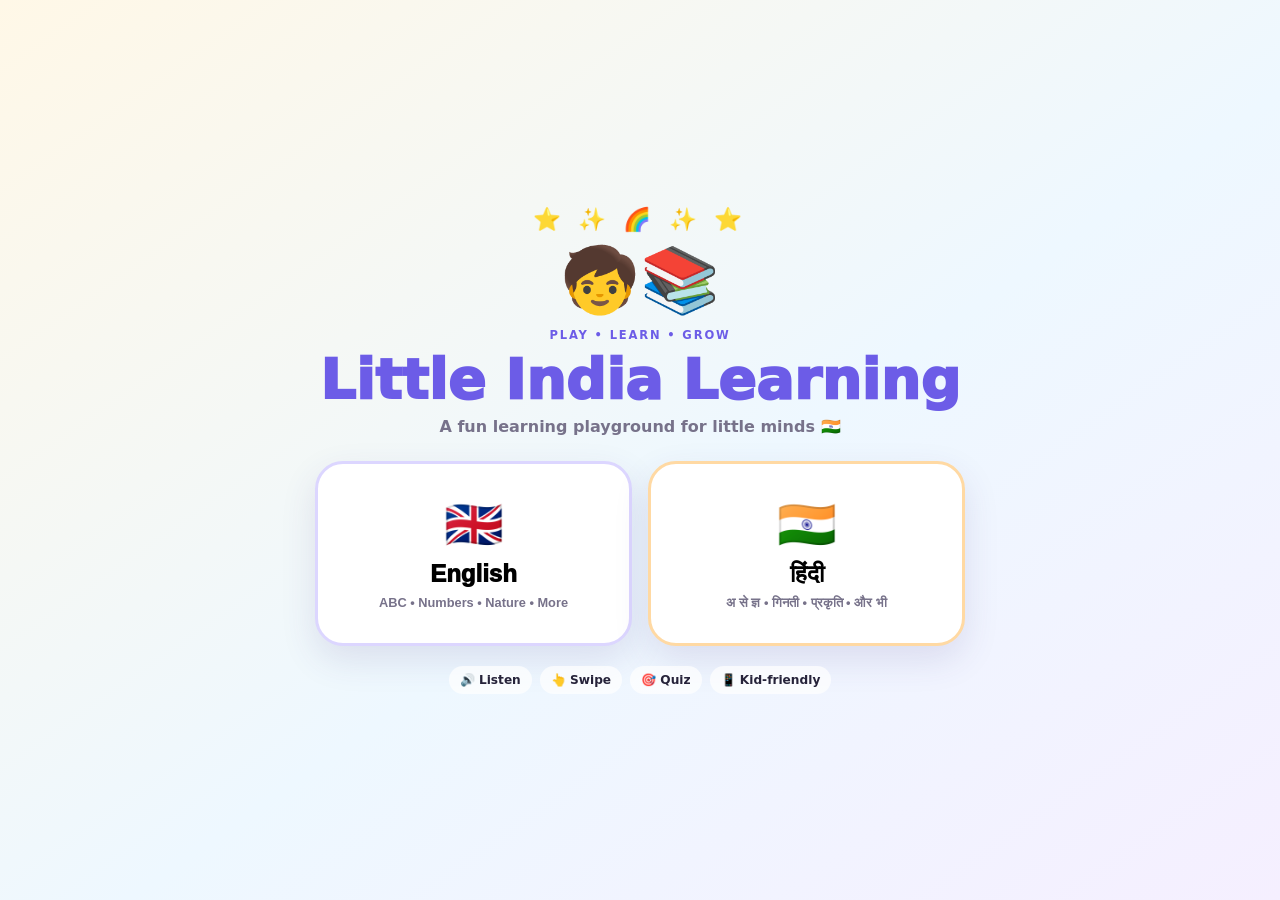
==== commit 685a8987: "Bust browser cache for fixed learning script" ====
--- a/index.html
+++ b/index.html
@@ -1,6 +1,6 @@
 <!doctype html>
 <html lang="en">
-<head><meta charset="utf-8"><meta name="viewport" content="width=device-width,initial-scale=1,viewport-fit=cover"><meta name="theme-color" content="#6c5ce7"><meta name="description" content="Little India Learning: a fun English and Hindi learning playground for kids."><title>Little India Learning 🌈</title><link rel="stylesheet" href="styles.css"></head>
+<head><meta charset="utf-8"><meta name="viewport" content="width=device-width,initial-scale=1,viewport-fit=cover"><meta name="theme-color" content="#6c5ce7"><meta name="description" content="Little India Learning: a fun English and Hindi learning playground for kids."><title>Little India Learning 🌈</title><link rel="stylesheet" href="styles.css?v=3"></head>
 <body><main class="app">
-<section id="languageHome" class="language-home"><div class="home-stars">⭐ ✨ 🌈 ✨ ⭐</div><div class="home-icon">🧒📚</div><p class="eyebrow">PLAY • LEARN • GROW</p><h1>Little India Learning</h1><p class="home-subtitle">A fun learning playground for little minds 🇮🇳</p><div class="language-buttons"><button id="englishButton" class="language-button english"><span>🇬🇧</span><strong>English</strong><small>ABC • Numbers • Nature • More</small></button><button id="hindiButton" class="language-button hindi"><span>🇮🇳</span><strong>हिंदी</strong><small>अ से ज्ञ • गिनती • प्रकृति • और भी</small></button></div><div class="home-features"><span>🔊 Listen</span><span>👆 Swipe</span><span>🎯 Quiz</span><span>📱 Kid-friendly</span></div></section>
-<section id="learningHome" hidden><header class="topbar"><div><p class="eyebrow">PLAY • LEARN • GROW</p><h1 id="pageTitle">English Learning 🇬🇧</h1></div><div class="top-actions"><button id="homeButton" class="home-button" aria-label="Back to language selection">⌂</button><button id="soundToggle" class="icon-button" aria-label="Turn sound off" aria-pressed="true">🔊</button></div></header><div id="categoryBar" class="category-bar" aria-label="Learning sections"></div><section class="progress-wrap"><div class="progress-text"><span id="progressLetter">A</span><span id="progressCount">1 / 26</span></div><div class="progress-track"><div id="progressBar" class="progress-bar"></div></div><nav id="letterNav" class="letter-nav" aria-label="Choose a lesson"></nav></section><section id="card" class="learning-card" tabindex="0" aria-live="polite"><div id="sparkles" class="sparkles">✦　✧　✦</div><div id="letter" class="big-letter">A</div><div id="visual" class="visual">🍎</div><h2 id="phrase">A for Apple</h2><p id="hint">Tap listen and say it with me!</p><div id="poemScene" class="poem-scene" hidden></div><div id="poemLines" class="poem-lines" hidden></div><div id="quizBox" class="quiz-box" hidden></div><button id="listenButton" class="listen-button"><span>🔊</span> Listen</button></section><div class="swipe-hint">← Swipe to learn →</div><div class="controls"><button id="prevButton" class="control-button">← <span>Previous</span></button><button id="nextButton" class="control-button next"><span>Next</span> →</button></div><label class="autoplay"><input id="autoPlay" type="checkbox"><span class="switch"></span><span id="autoPlayLabel">Auto-play lessons</span></label><footer>Made with ❤️ for little learners in India 🇮🇳</footer></section></main><script src="script.js"></script></body></html>+<section id="languageHome" class="language-home"><div class="home-stars">⭐ ✨ 🌈 ✨ ⭐</div><div class="home-icon">🧒📚</div><p class="eyebrow">PLAY • LEARN • GROW</p><h1>Little India Learning</h1><p class="home-subtitle">A fun learning playground for little minds 🇮🇳</p><div class="language-buttons"><button id="englishButton" class="language-button english" type="button"><span>🇬🇧</span><strong>English</strong><small>ABC • Numbers • Nature • More</small></button><button id="hindiButton" class="language-button hindi" type="button"><span>🇮🇳</span><strong>हिंदी</strong><small>अ से ज्ञ • गिनती • प्रकृति • और भी</small></button></div><div class="home-features"><span>🔊 Listen</span><span>👆 Swipe</span><span>🎯 Quiz</span><span>📱 Kid-friendly</span></div></section>
+<section id="learningHome" hidden><header class="topbar"><div><p class="eyebrow">PLAY • LEARN • GROW</p><h1 id="pageTitle">English Learning 🇬🇧</h1></div><div class="top-actions"><button id="homeButton" class="home-button" type="button" aria-label="Back to language selection">⌂</button><button id="soundToggle" class="icon-button" type="button" aria-label="Turn sound off" aria-pressed="true">🔊</button></div></header><div id="categoryBar" class="category-bar" aria-label="Learning sections"></div><section class="progress-wrap"><div class="progress-text"><span id="progressLetter">A</span><span id="progressCount">1 / 26</span></div><div class="progress-track"><div id="progressBar" class="progress-bar"></div></div><nav id="letterNav" class="letter-nav" aria-label="Choose a lesson"></nav></section><section id="card" class="learning-card" tabindex="0" aria-live="polite"><div id="sparkles" class="sparkles">✦　✧　✦</div><div id="letter" class="big-letter">A</div><div id="visual" class="visual">🍎</div><h2 id="phrase">A for Apple</h2><p id="hint">Tap listen and say it with me!</p><div id="poemScene" class="poem-scene" hidden></div><div id="poemLines" class="poem-lines" hidden></div><div id="quizBox" class="quiz-box" hidden></div><button id="listenButton" class="listen-button" type="button"><span>🔊</span> Listen</button></section><div class="swipe-hint">← Swipe to learn →</div><div class="controls"><button id="prevButton" class="control-button" type="button">← <span>Previous</span></button><button id="nextButton" class="control-button next" type="button"><span>Next</span> →</button></div><label class="autoplay"><input id="autoPlay" type="checkbox"><span class="switch"></span><span id="autoPlayLabel">Auto-play lessons</span></label><footer>Made with ❤️ for little learners in India 🇮🇳</footer></section></main><script src="script.js?v=3" defer></script></body></html>
--- a/styles.css
+++ b/styles.css
@@ -1 +1 @@
-*{box-sizing:border-box}html,body{margin:0;min-height:100%;font-family:system-ui,-apple-system,BlinkMacSystemFont,"Segoe UI",sans-serif;background:linear-gradient(145deg,#fff8e7,#eef8ff 55%,#f5efff);color:#26233a}body{min-height:100dvh}.app{width:min(100%,900px);margin:auto;padding:18px 16px 24px;display:flex;flex-direction:column;min-height:100dvh}.language-home{min-height:calc(100dvh - 42px);display:flex;flex-direction:column;align-items:center;justify-content:center;text-align:center;padding:25px 8px}.home-stars{font-size:1.4rem;letter-spacing:5px;margin-bottom:15px;animation:homeFloat 2.5s ease-in-out infinite}.home-icon{font-size:4.2rem;line-height:1;margin-bottom:12px}.language-home h1{font-size:clamp(2rem,9vw,3.4rem);margin:4px 0 8px;color:#6c5ce7;font-weight:950}.home-subtitle{font-size:1.05rem;color:#77728a;font-weight:700;margin:0 0 28px}.language-buttons{width:min(100%,620px);display:grid;grid-template-columns:1fr 1fr;gap:16px}.language-button{border:0;border-radius:28px;min-height:190px;padding:20px 12px;background:#fff;box-shadow:0 14px 35px #45377d20;cursor:pointer;display:flex;flex-direction:column;align-items:center;justify-content:center;gap:7px;transition:transform .2s,box-shadow .2s}.language-button:hover{transform:translateY(-4px);box-shadow:0 18px 42px #45377d28}.language-button:active{transform:translateY(2px)}.language-button>span{font-size:3.2rem}.language-button strong{font-size:1.5rem;font-weight:950}.language-button small{font-size:.82rem;color:#77728a;font-weight:700}.language-button.english{border:3px solid #dcd6ff}.language-button.hindi{border:3px solid #ffd9a3}.topbar{display:flex;align-items:center;justify-content:space-between;gap:12px}.top-actions{display:flex;gap:8px}.eyebrow{font-size:.72rem;font-weight:800;letter-spacing:.16em;margin:0;color:#6c5ce7}.topbar h1{margin:2px 0 0;font-size:clamp(1.5rem,6vw,2.1rem)}.icon-button,.home-button{border:0;border-radius:50%;width:46px;height:46px;background:#fff;box-shadow:0 5px 18px #30265c18;font-size:1.3rem;cursor:pointer}.progress-wrap{margin:15px 0 12px}.progress-text{display:flex;justify-content:space-between;font-weight:800;font-size:.85rem;margin-bottom:7px}.progress-track{height:8px;border-radius:99px;background:#dedcf0;overflow:hidden}.progress-bar{height:100%;width:10%;border-radius:99px;background:#6c5ce7;transition:width .3s ease}.mode-bar{display:flex;gap:7px;margin:2px 0 6px}.mode-button{flex:1;border:0;border-radius:14px;background:#fff;color:#5e5a70;min-height:42px;padding:5px 8px;font-weight:850;box-shadow:0 2px 8px #30265c12;cursor:pointer}.mode-button.active{background:#6c5ce7;color:#fff}.letter-nav{display:flex;gap:5px;overflow-x:auto;padding:8px 1px 5px;scrollbar-width:none}.letter-nav::-webkit-scrollbar{display:none}.letter-dot{flex:0 0 32px;height:32px;border:0;border-radius:10px;background:#fff;color:#69657a;font-weight:800;cursor:pointer;box-shadow:0 2px 7px #30265c10}.letter-dot.active{background:#6c5ce7;color:#fff;transform:translateY(-1px)}.learning-card{position:relative;overflow:hidden;background:#fff;border-radius:32px;padding:24px 18px 28px;text-align:center;box-shadow:0 15px 45px #45377d20;min-height:500px;display:flex;flex-direction:column;align-items:center;justify-content:center;touch-action:pan-y;user-select:none;outline:none}.learning-card:focus-visible{box-shadow:0 0 0 4px #6c5ce755,0 15px 45px #45377d20}.sparkles{position:absolute;top:18px;left:0;right:0;font-size:1.25rem;color:#ffb703}.big-letter{font-size:clamp(5rem,22vw,9rem);line-height:.82;font-weight:950;color:#6c5ce7;text-shadow:5px 7px 0 #e8e2ff;margin:10px 0}.visual{font-size:clamp(5rem,23vw,8rem);line-height:1;margin:8px 0 16px;filter:drop-shadow(0 7px 5px #00000012)}.learning-card h2{font-size:clamp(1.65rem,7vw,2.6rem);margin:0;font-weight:900}.learning-card p{margin:7px 0 17px;color:#77728a;font-size:.95rem}.poem-scene{width:min(100%,620px);height:92px;margin:-4px 0 12px;border-radius:22px;background:linear-gradient(180deg,#eaf7ff,#fff6d6);display:flex;align-items:center;justify-content:space-around;overflow:hidden;border:3px solid #fff;box-shadow:inset 0 -8px 0 #d9f0c4}.poem-scene span{font-size:clamp(2rem,9vw,4rem);display:inline-block;animation:sceneFloat 1.8s ease-in-out infinite;animation-delay:calc(var(--i)*.16s);transform-origin:center}.poem-lines{width:min(100%,650px);margin:2px 0 17px;display:grid;gap:7px}.poem-line{padding:7px 9px;border-radius:13px;background:#fff8d9;font-size:clamp(.95rem,4vw,1.15rem);font-weight:750;line-height:1.3;animation:poemLine .45s ease both}.listen-button{border:0;border-radius:18px;background:#ffb703;color:#332500;font-weight:900;font-size:1.1rem;padding:14px 28px;min-height:54px;box-shadow:0 6px 0 #e39e00;cursor:pointer}.listen-button:active,.control-button:active{transform:translateY(3px);box-shadow:none}.swipe-hint{text-align:center;color:#89849a;font-size:.78rem;font-weight:700;padding:11px}.controls{display:flex;gap:10px;margin-top:2px}.control-button{flex:1;border:0;border-radius:17px;background:#fff;min-height:54px;font-size:1rem;font-weight:850;color:#45415a;box-shadow:0 6px 18px #30265c13;cursor:pointer}.control-button.next{background:#6c5ce7;color:#fff}.control-button:disabled{opacity:.4;cursor:not-allowed}.autoplay{display:flex;align-items:center;justify-content:center;gap:10px;margin:17px auto 0;font-weight:750;font-size:.9rem;cursor:pointer}.autoplay input{position:absolute;opacity:0}.switch{width:45px;height:25px;background:#d8d5e3;border-radius:99px;position:relative;transition:.2s}.switch:after{content:"";position:absolute;width:19px;height:19px;top:3px;left:3px;background:#fff;border-radius:50%;transition:.2s;box-shadow:0 1px 4px #0002}.autoplay input:checked+.switch{background:#6c5ce7}.autoplay input:checked+.switch:after{transform:translateX(20px)}footer{text-align:center;color:#aaa5b6;font-size:.75rem;margin-top:auto;padding-top:18px}@media(min-width:700px){.app{padding-top:30px}.learning-card{min-height:560px}.letter-dot{flex-basis:35px;height:35px}}@media(max-width:500px){.language-buttons{grid-template-columns:1fr;gap:12px}.language-button{min-height:145px;flex-direction:row;flex-wrap:wrap;align-content:center}.language-button>span{font-size:2.5rem}.language-button strong{font-size:1.3rem}.language-button small{width:100%}.mode-button{font-size:.76rem}.learning-card{min-height:510px}.poem-scene{height:78px}.poem-line{padding:6px 7px}}@media(prefers-reduced-motion:no-preference){.learning-card.enter-left{animation:enterLeft .28s ease}.learning-card.enter-right{animation:enterRight .28s ease}.poem-line{animation:poemLine .45s ease both}}@keyframes enterLeft{from{opacity:.3;transform:translateX(-28px)}to{opacity:1;transform:none}}@keyframes enterRight{from{opacity:.3;transform:translateX(28px)}to{opacity:1;transform:none}}@keyframes poemLine{from{opacity:0;transform:translateY(8px)}to{opacity:1;transform:none}}@keyframes sceneFloat{0%,100%{transform:translateY(3px) rotate(-2deg) scale(1)}50%{transform:translateY(-8px) rotate(3deg) scale(1.08)}}@keyframes homeFloat{0%,100%{transform:translateY(0)}50%{transform:translateY(-6px)}}button{font:inherit}button:focus-visible{outline:3px solid #ffb703;outline-offset:3px}+*{box-sizing:border-box}html,body{margin:0;min-height:100%;font-family:system-ui,-apple-system,BlinkMacSystemFont,"Segoe UI",sans-serif;background:linear-gradient(145deg,#fff8e7,#eef8ff 55%,#f5efff);color:#26233a}body{min-height:100dvh}.app{width:min(100%,960px);margin:auto;padding:16px;min-height:100dvh}.language-home{min-height:calc(100dvh - 32px);display:flex;flex-direction:column;align-items:center;justify-content:center;text-align:center;padding:20px 8px}.home-stars{font-size:1.4rem;letter-spacing:5px;animation:float 2.5s ease-in-out infinite}.home-icon{font-size:4rem;margin:10px}.eyebrow{font-size:.72rem;font-weight:900;letter-spacing:.16em;margin:0;color:#6c5ce7}.language-home h1{font-size:clamp(2rem,8vw,3.5rem);margin:5px 0;color:#6c5ce7;font-weight:950}.home-subtitle{margin:0 0 25px;color:#77728a;font-weight:700}.language-buttons{width:min(100%,650px);display:grid;grid-template-columns:1fr 1fr;gap:16px}.language-button{border:0;border-radius:28px;min-height:185px;padding:20px;background:#fff;box-shadow:0 14px 35px #45377d20;cursor:pointer;display:flex;flex-direction:column;align-items:center;justify-content:center;gap:7px;transition:.2s}.language-button:hover{transform:translateY(-4px)}.language-button>span{font-size:3rem}.language-button strong{font-size:1.5rem;font-weight:950}.language-button small{font-size:.8rem;color:#77728a;font-weight:750}.english{border:3px solid #dcd6ff}.hindi{border:3px solid #ffd9a3}.home-features{display:flex;flex-wrap:wrap;justify-content:center;gap:8px;margin-top:20px}.home-features span{background:#ffffffb8;padding:7px 11px;border-radius:99px;font-size:.76rem;font-weight:800}.topbar{display:flex;align-items:center;justify-content:space-between;gap:12px}.topbar h1{margin:2px 0;font-size:clamp(1.35rem,5vw,2rem)}.top-actions{display:flex;gap:8px}.icon-button,.home-button{border:0;border-radius:50%;width:46px;height:46px;background:#fff;box-shadow:0 5px 18px #30265c18;font-size:1.25rem;cursor:pointer}.category-bar{display:flex;gap:7px;overflow-x:auto;padding:13px 1px 9px;scrollbar-width:none}.category-bar::-webkit-scrollbar{display:none}.category-button{flex:0 0 auto;border:0;border-radius:16px;background:#fff;padding:9px 12px;min-height:42px;font-weight:850;color:#5e5a70;box-shadow:0 3px 10px #30265c12;cursor:pointer}.category-button:hover,.category-button.active{background:#6c5ce7;color:#fff}.progress-wrap{margin:4px 0 12px}.progress-text{display:flex;justify-content:space-between;font-size:.84rem;font-weight:850;margin-bottom:7px}.progress-track{height:8px;border-radius:99px;background:#dedcf0;overflow:hidden}.progress-bar{height:100%;background:#6c5ce7;border-radius:99px;transition:.3s}.letter-nav{display:flex;gap:5px;overflow-x:auto;padding:8px 1px;scrollbar-width:none}.letter-nav::-webkit-scrollbar{display:none}.letter-dot{flex:0 0 35px;height:34px;border:0;border-radius:10px;background:#fff;color:#69657a;font-weight:850;box-shadow:0 2px 7px #30265c10;cursor:pointer}.letter-dot.active{background:#6c5ce7;color:#fff}.learning-card{position:relative;overflow:hidden;background:#fff;border-radius:32px;padding:22px 16px 28px;text-align:center;box-shadow:0 15px 45px #45377d20;min-height:480px;display:flex;flex-direction:column;align-items:center;justify-content:center;touch-action:pan-y;user-select:none}.big-letter{font-size:clamp(4.5rem,19vw,8rem);line-height:.85;font-weight:950;color:#6c5ce7;text-shadow:5px 7px 0 #e8e2ff;margin:10px 0}.visual{font-size:clamp(4.5rem,21vw,7.5rem);line-height:1;margin:8px 0 14px;filter:drop-shadow(0 7px 5px #00000012)}.learning-card h2{font-size:clamp(1.45rem,6vw,2.4rem);margin:0;font-weight:900}.learning-card p{margin:7px 0 15px;color:#77728a;font-size:.95rem}.sparkles{position:absolute;top:16px;color:#ffb703}.poem-scene{width:min(100%,620px);height:80px;margin:-3px 0 10px;border-radius:20px;background:linear-gradient(#eaf7ff,#fff6d6);display:flex;align-items:center;justify-content:space-around;overflow:hidden;border:3px solid #fff;box-shadow:inset 0 -8px 0 #d9f0c4}.poem-scene span{font-size:clamp(2rem,9vw,4rem);animation:float 1.8s ease-in-out infinite;animation-delay:calc(var(--i)*.16s)}.poem-lines{width:min(100%,650px);display:grid;gap:6px;margin:2px 0 14px}.poem-line{padding:7px;border-radius:13px;background:#fff8d9;font-size:clamp(.9rem,4vw,1.12rem);font-weight:750;animation:rise .45s ease both}.quiz-box{width:min(100%,600px);display:grid;grid-template-columns:1fr;gap:9px;margin:5px 0 15px}.answer-button{border:2px solid #e6e1f5;background:#faf9ff;border-radius:15px;padding:11px;font-size:1rem;font-weight:800;cursor:pointer}.answer-button.correct{background:#d9f8df;border-color:#43b95c}.answer-button.wrong{background:#ffe1e1;border-color:#e66}.listen-button{border:0;border-radius:18px;background:#ffb703;color:#332500;font-weight:900;font-size:1.05rem;padding:13px 27px;min-height:52px;box-shadow:0 6px 0 #e39e00;cursor:pointer}.listen-button:active{transform:translateY(3px);box-shadow:none}.swipe-hint{text-align:center;color:#89849a;font-size:.78rem;font-weight:750;padding:10px}.controls{display:flex;gap:10px}.control-button{flex:1;border:0;border-radius:17px;background:#fff;min-height:53px;font-size:1rem;font-weight:850;color:#45415a;box-shadow:0 6px 18px #30265c13;cursor:pointer}.control-button.next{background:#6c5ce7;color:#fff}.control-button:disabled{opacity:.4}.autoplay{display:flex;align-items:center;justify-content:center;gap:10px;margin:16px auto 0;font-weight:750;font-size:.88rem}.autoplay input{position:absolute;opacity:0}.switch{width:45px;height:25px;background:#d8d5e3;border-radius:99px;position:relative}.switch:after{content:"";position:absolute;width:19px;height:19px;top:3px;left:3px;background:#fff;border-radius:50%;transition:.2s}.autoplay input:checked+.switch{background:#6c5ce7}.autoplay input:checked+.switch:after{transform:translateX(20px)}footer{text-align:center;color:#aaa5b6;font-size:.74rem;margin-top:18px;padding-bottom:5px}@media(max-width:560px){.language-buttons{grid-template-columns:1fr}.language-button{min-height:145px;flex-direction:row;flex-wrap:wrap}.language-button small{width:100%}.category-button{font-size:.77rem;padding:8px 10px}.learning-card{min-height:490px}.control-button span{display:inline}}button:focus-visible{outline:3px solid #ffb703;outline-offset:3px}@keyframes float{0%,100%{transform:translateY(2px) rotate(-2deg)}50%{transform:translateY(-7px) rotate(3deg) scale(1.06)}}@keyframes rise{from{opacity:0;transform:translateY(8px)}to{opacity:1;transform:none}}
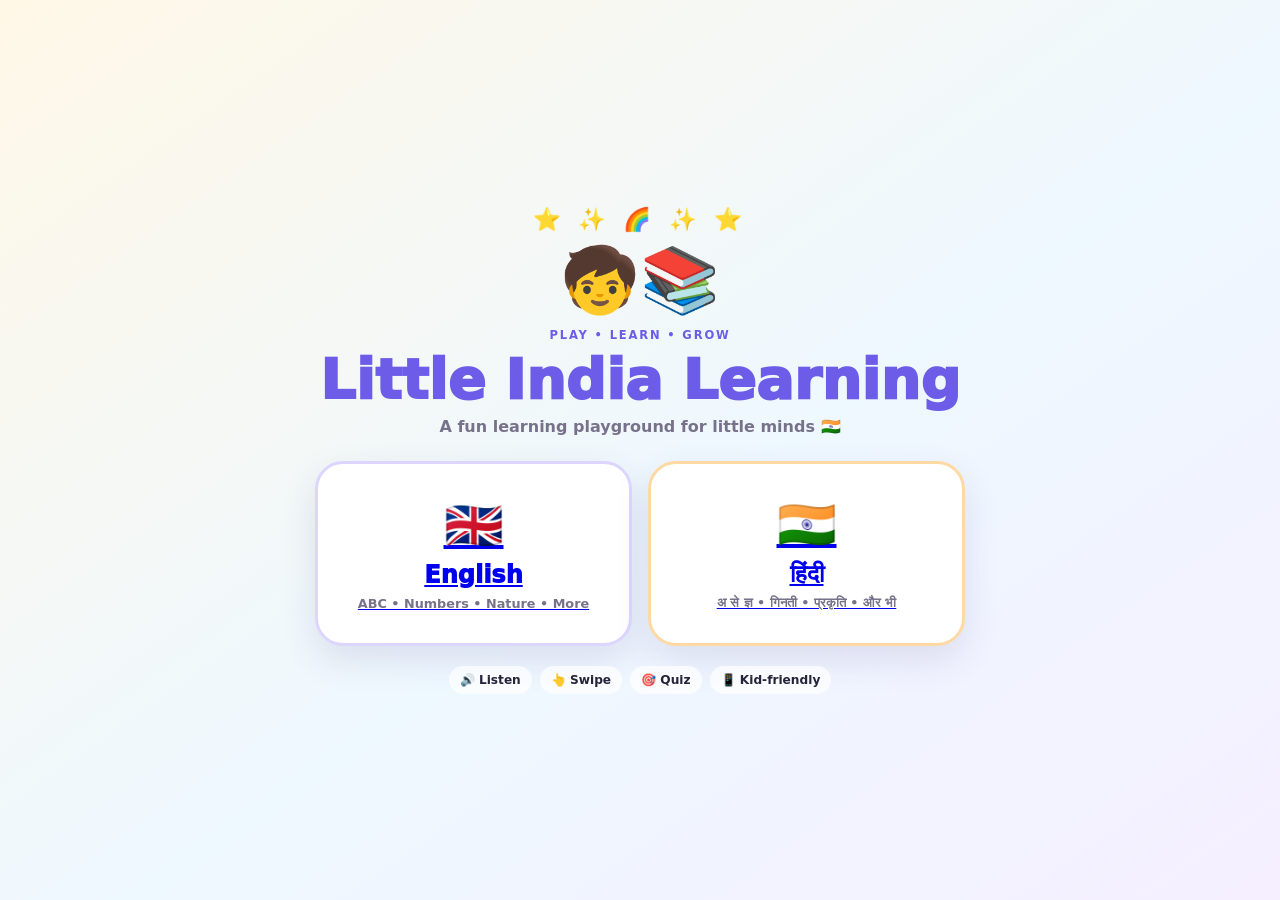
==== commit 2356f781: "Make landing page navigate to dedicated language pages" ====
--- a/index.html
+++ b/index.html
@@ -1,6 +1,22 @@
 <!doctype html>
 <html lang="en">
-<head><meta charset="utf-8"><meta name="viewport" content="width=device-width,initial-scale=1,viewport-fit=cover"><meta name="theme-color" content="#6c5ce7"><meta name="description" content="Little India Learning: a fun English and Hindi learning playground for kids."><title>Little India Learning 🌈</title><link rel="stylesheet" href="styles.css?v=3"></head>
-<body><main class="app">
-<section id="languageHome" class="language-home"><div class="home-stars">⭐ ✨ 🌈 ✨ ⭐</div><div class="home-icon">🧒📚</div><p class="eyebrow">PLAY • LEARN • GROW</p><h1>Little India Learning</h1><p class="home-subtitle">A fun learning playground for little minds 🇮🇳</p><div class="language-buttons"><button id="englishButton" class="language-button english" type="button"><span>🇬🇧</span><strong>English</strong><small>ABC • Numbers • Nature • More</small></button><button id="hindiButton" class="language-button hindi" type="button"><span>🇮🇳</span><strong>हिंदी</strong><small>अ से ज्ञ • गिनती • प्रकृति • और भी</small></button></div><div class="home-features"><span>🔊 Listen</span><span>👆 Swipe</span><span>🎯 Quiz</span><span>📱 Kid-friendly</span></div></section>
-<section id="learningHome" hidden><header class="topbar"><div><p class="eyebrow">PLAY • LEARN • GROW</p><h1 id="pageTitle">English Learning 🇬🇧</h1></div><div class="top-actions"><button id="homeButton" class="home-button" type="button" aria-label="Back to language selection">⌂</button><button id="soundToggle" class="icon-button" type="button" aria-label="Turn sound off" aria-pressed="true">🔊</button></div></header><div id="categoryBar" class="category-bar" aria-label="Learning sections"></div><section class="progress-wrap"><div class="progress-text"><span id="progressLetter">A</span><span id="progressCount">1 / 26</span></div><div class="progress-track"><div id="progressBar" class="progress-bar"></div></div><nav id="letterNav" class="letter-nav" aria-label="Choose a lesson"></nav></section><section id="card" class="learning-card" tabindex="0" aria-live="polite"><div id="sparkles" class="sparkles">✦　✧　✦</div><div id="letter" class="big-letter">A</div><div id="visual" class="visual">🍎</div><h2 id="phrase">A for Apple</h2><p id="hint">Tap listen and say it with me!</p><div id="poemScene" class="poem-scene" hidden></div><div id="poemLines" class="poem-lines" hidden></div><div id="quizBox" class="quiz-box" hidden></div><button id="listenButton" class="listen-button" type="button"><span>🔊</span> Listen</button></section><div class="swipe-hint">← Swipe to learn →</div><div class="controls"><button id="prevButton" class="control-button" type="button">← <span>Previous</span></button><button id="nextButton" class="control-button next" type="button"><span>Next</span> →</button></div><label class="autoplay"><input id="autoPlay" type="checkbox"><span class="switch"></span><span id="autoPlayLabel">Auto-play lessons</span></label><footer>Made with ❤️ for little learners in India 🇮🇳</footer></section></main><script src="script.js?v=3" defer></script></body></html>+<head>
+<meta charset="utf-8">
+<meta name="viewport" content="width=device-width,initial-scale=1,viewport-fit=cover">
+<meta name="theme-color" content="#6c5ce7">
+<meta name="description" content="Little India Learning: a fun English and Hindi learning playground for kids.">
+<title>Little India Learning 🌈</title>
+<link rel="stylesheet" href="styles.css?v=5">
+</head>
+<body>
+<main class="app"><section class="language-home">
+<div class="home-stars">⭐ ✨ 🌈 ✨ ⭐</div><div class="home-icon">🧒📚</div>
+<p class="eyebrow">PLAY • LEARN • GROW</p><h1>Little India Learning</h1>
+<p class="home-subtitle">A fun learning playground for little minds 🇮🇳</p>
+<div class="language-buttons">
+<a class="language-button english" href="english.html"><span>🇬🇧</span><strong>English</strong><small>ABC • Numbers • Nature • More</small></a>
+<a class="language-button hindi" href="hindi.html"><span>🇮🇳</span><strong>हिंदी</strong><small>अ से ज्ञ • गिनती • प्रकृति • और भी</small></a>
+</div>
+<div class="home-features"><span>🔊 Listen</span><span>👆 Swipe</span><span>🎯 Quiz</span><span>📱 Kid-friendly</span></div>
+</section></main>
+</body></html>
